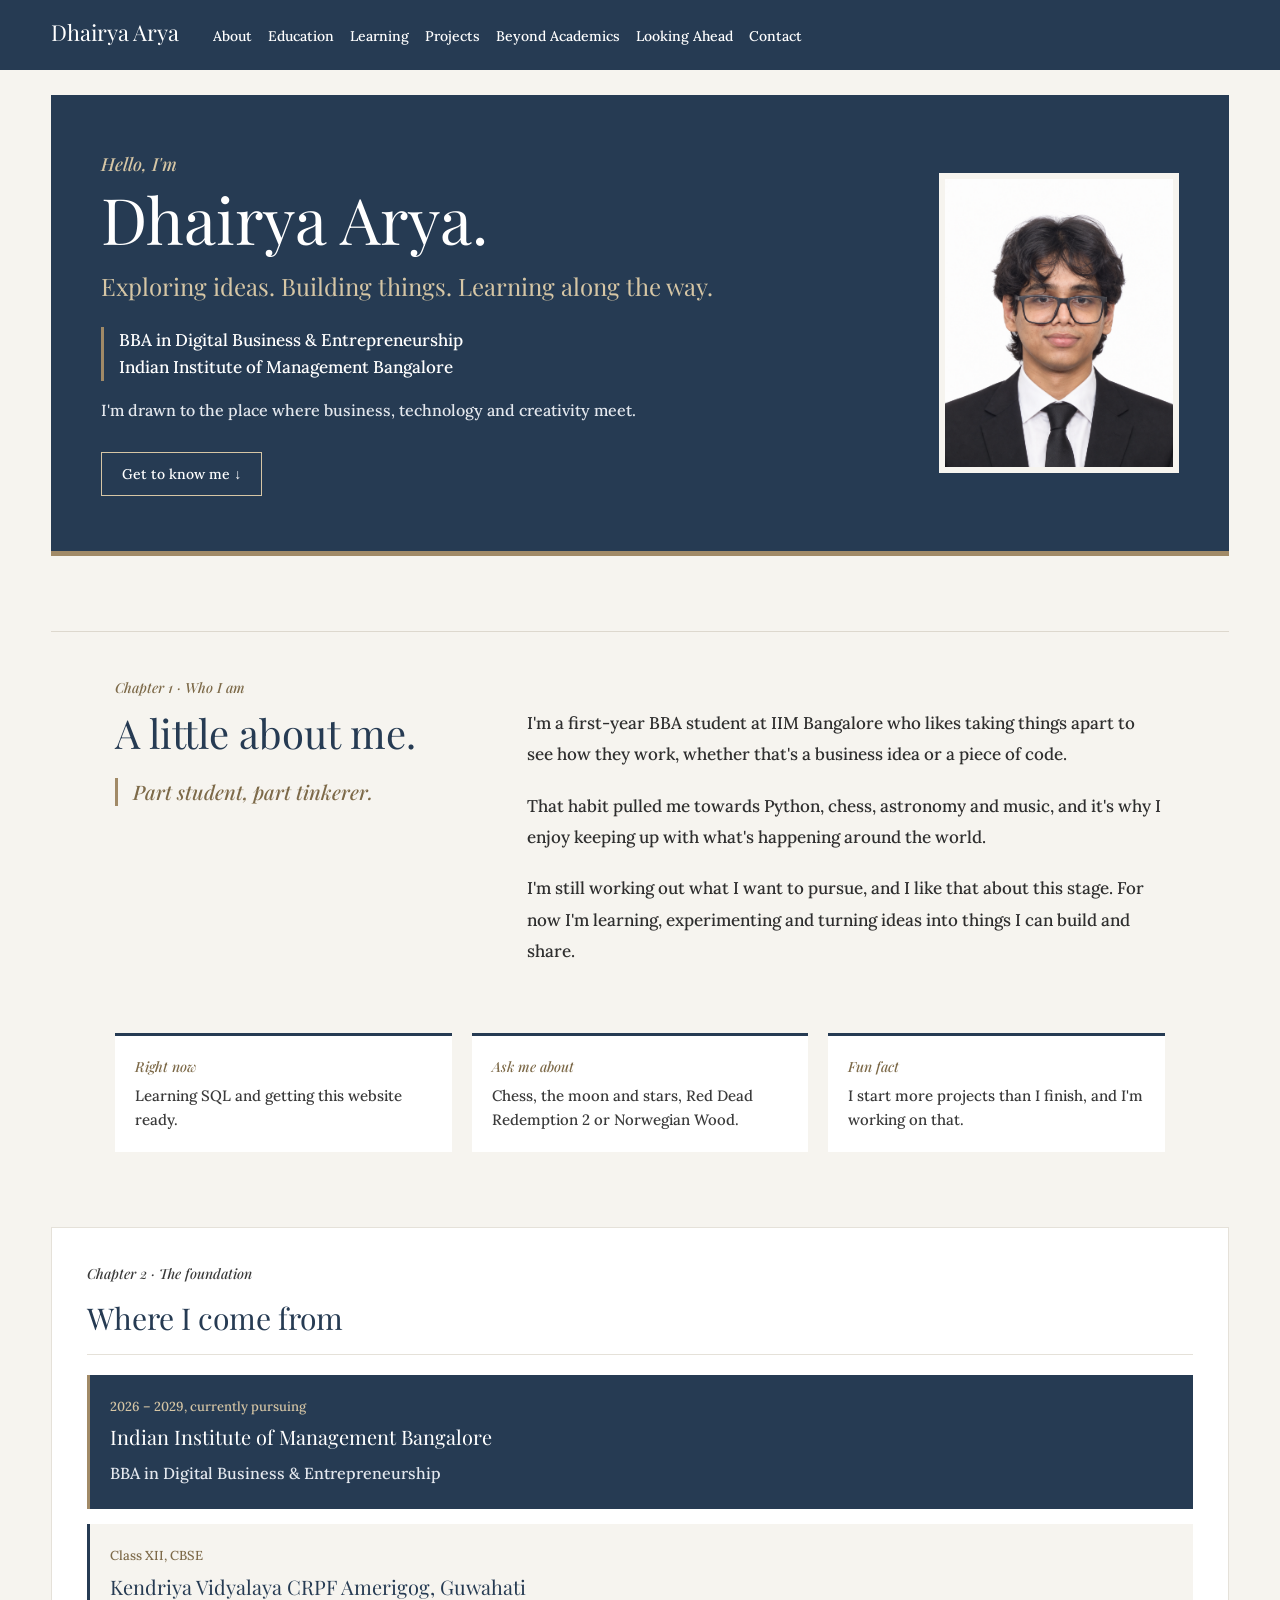
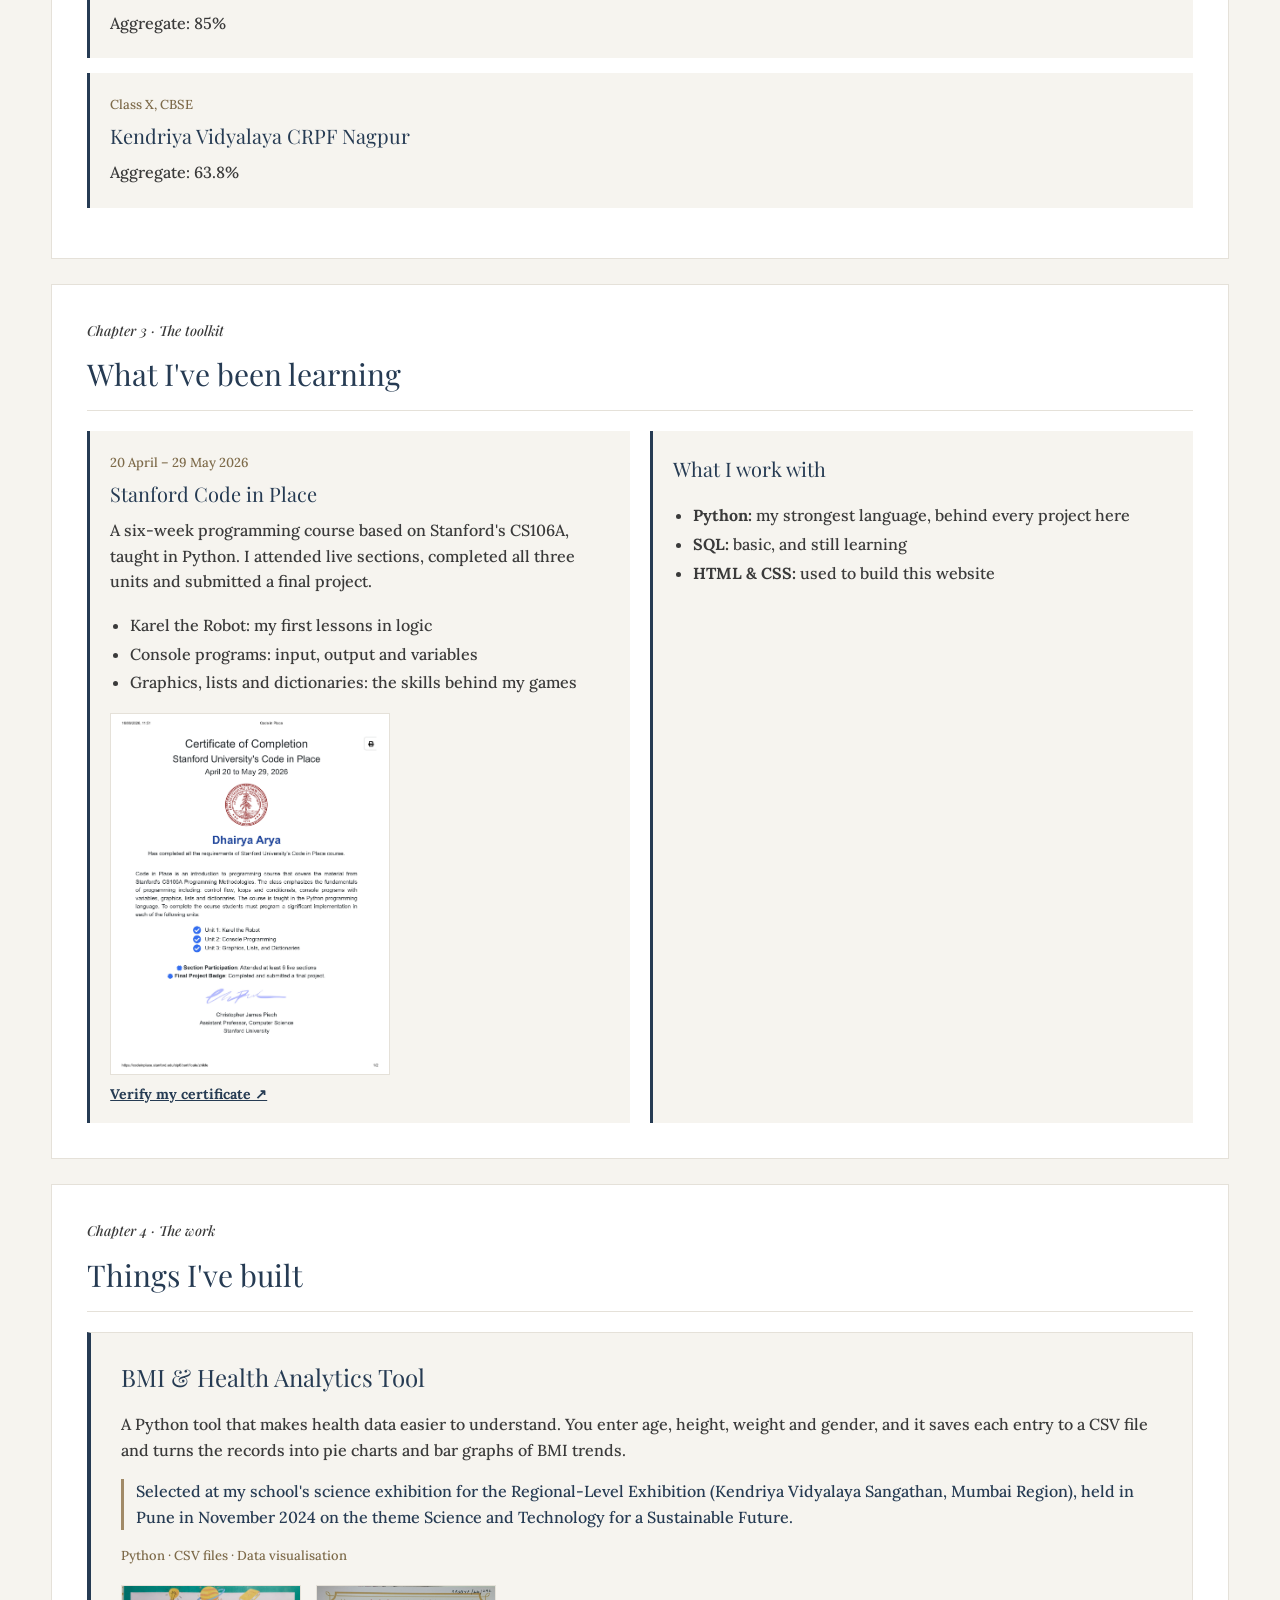
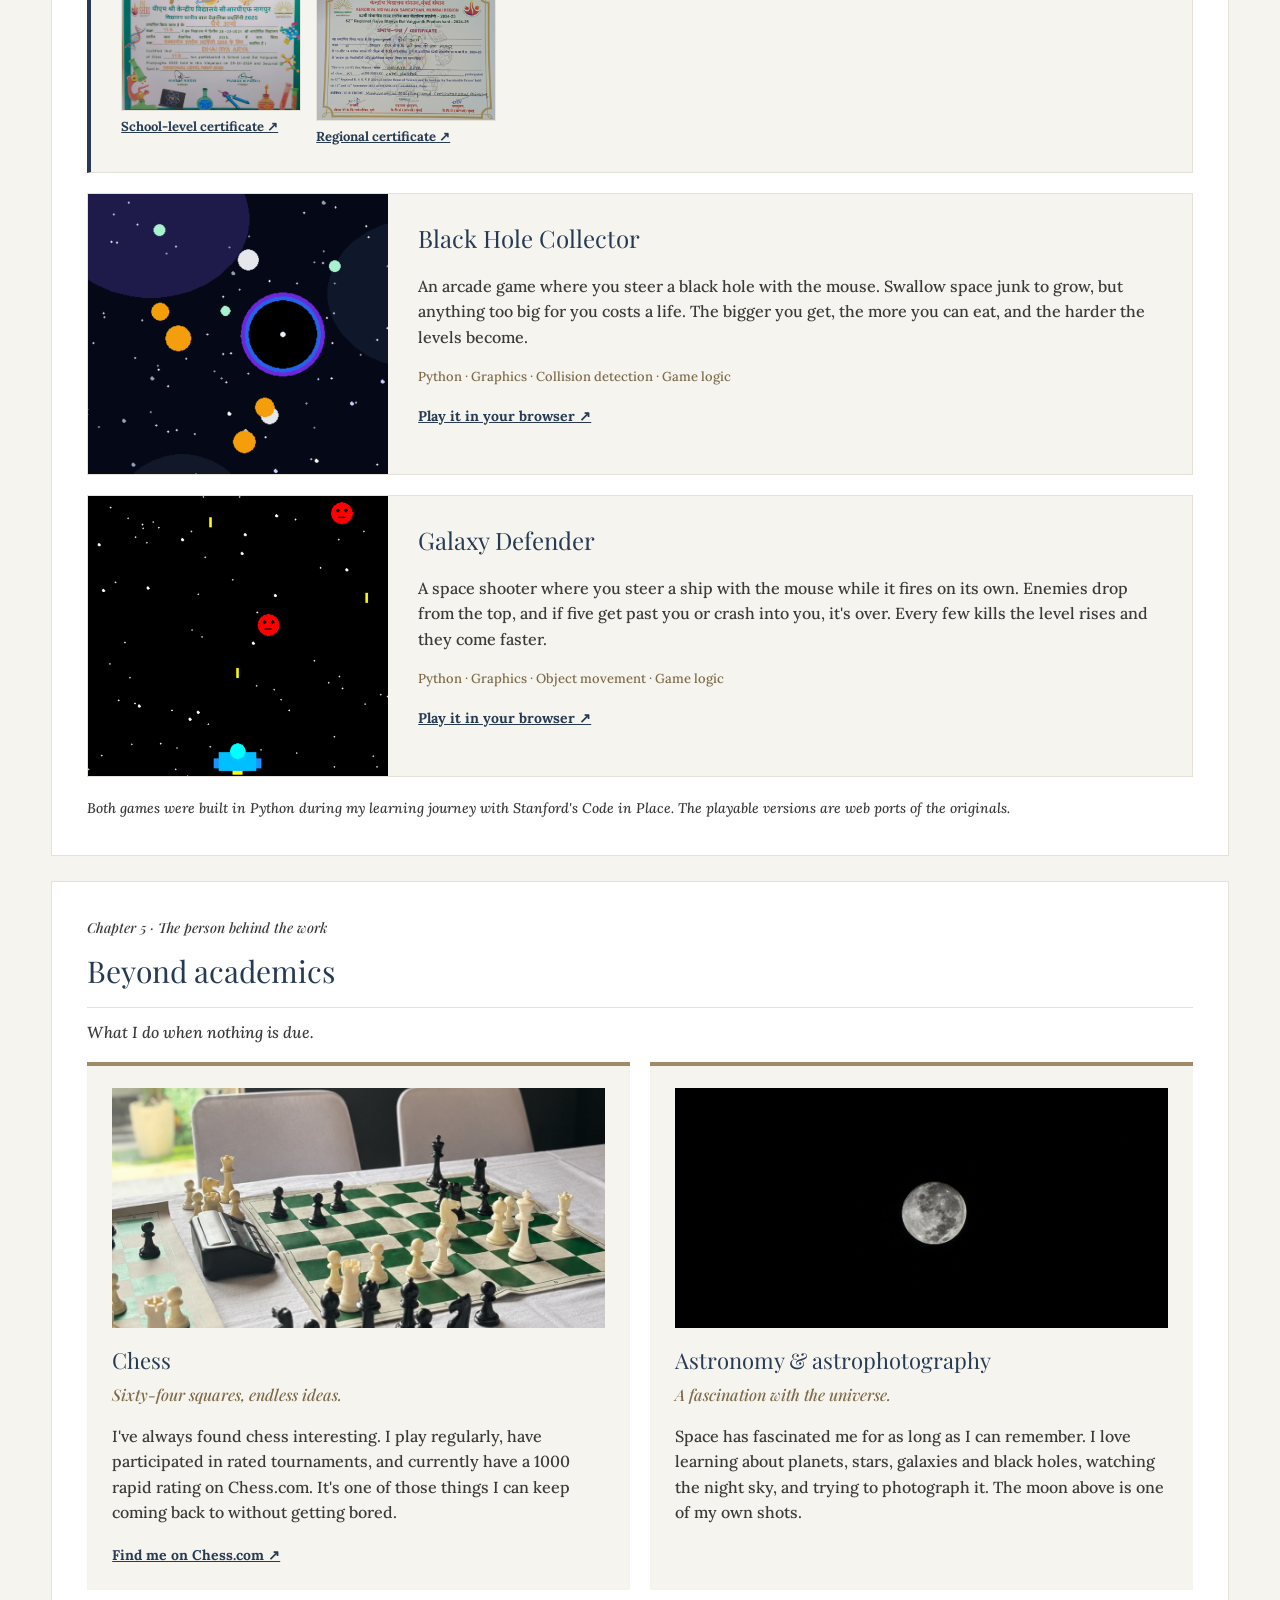
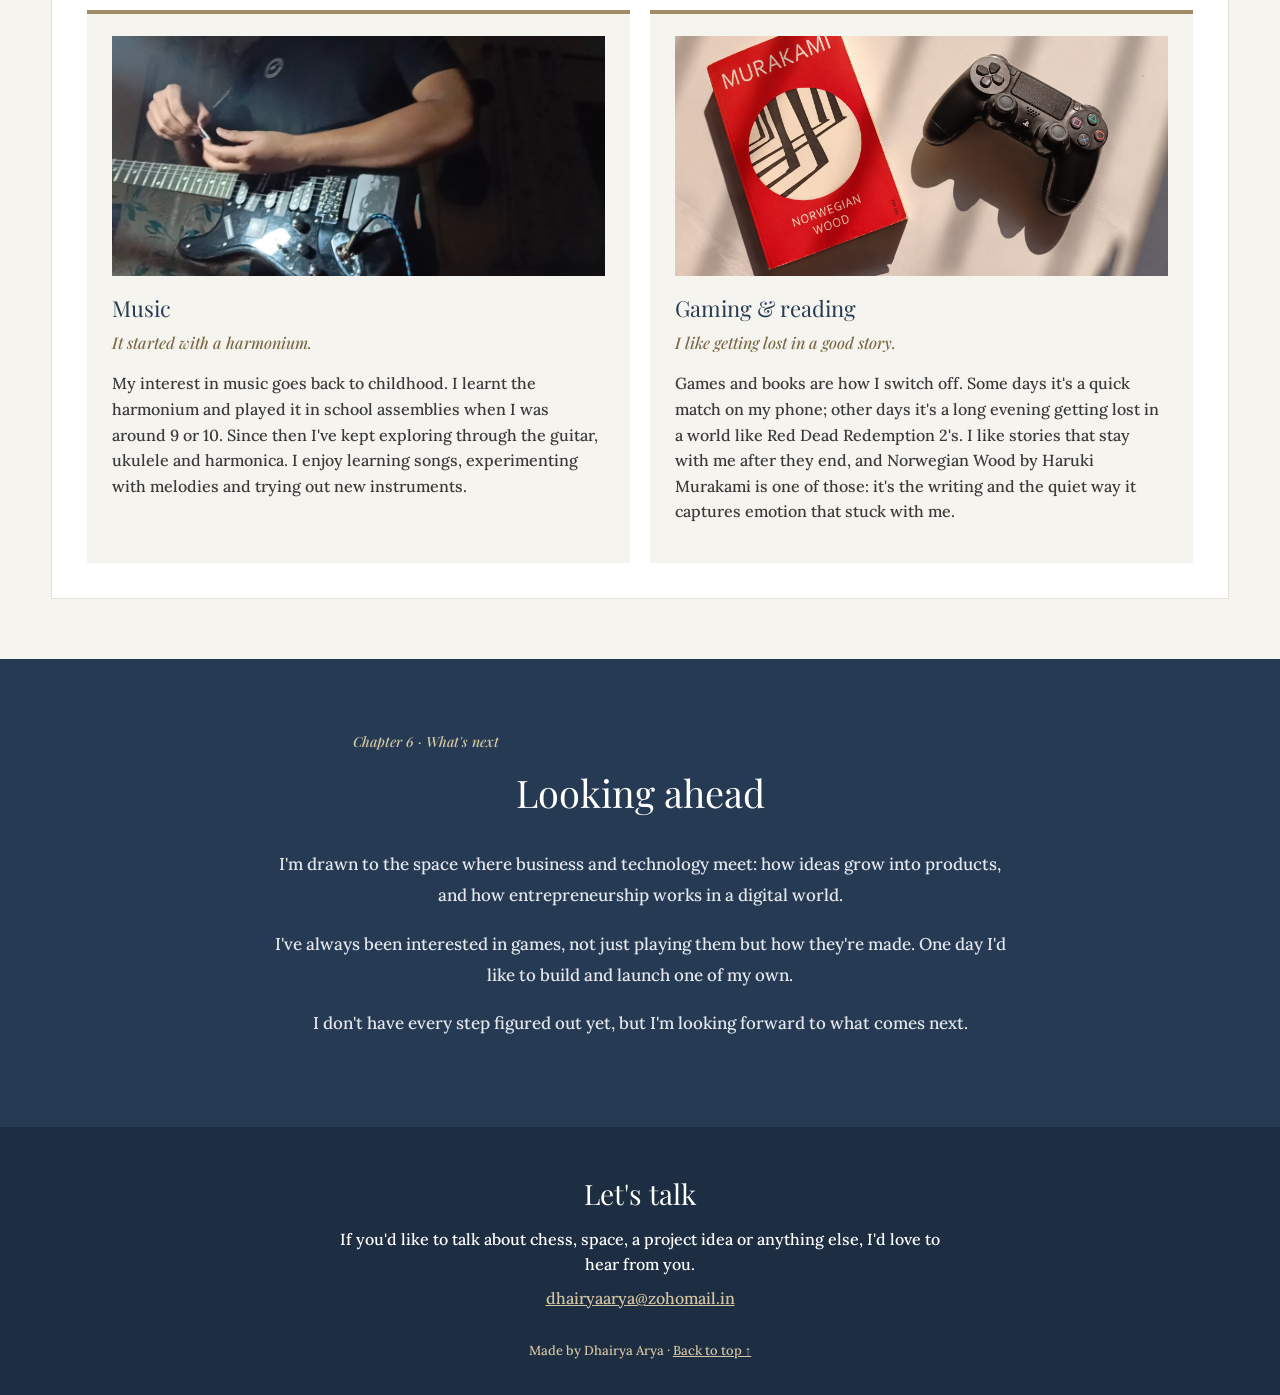
==== index.html @ 3b34bc66 "1st upload" ====
<!DOCTYPE html>
<html lang="en">
<head>
    <meta charset="UTF-8">
    <meta name="viewport" content="width=device-width, initial-scale=1.0">
    <meta name="description" content="Dhairya Arya, BBA Digital Business and Entrepreneurship student at IIM Bangalore. Projects, learning and interests.">
    <title>Dhairya Arya | BBA DBE, IIM Bangalore</title>
    <link rel="preconnect" href="https://fonts.googleapis.com">
    <link rel="preconnect" href="https://fonts.gstatic.com" crossorigin>
    <link href="https://fonts.googleapis.com/css2?family=Playfair+Display:ital,wght@0,400;0,500;1,400;1,500&family=Lora:ital,wght@0,400;0,500;0,700;1,400;1,500&display=swap" rel="stylesheet">
    <link rel="stylesheet" href="style.css">
</head>
<body>

    <!-- Navigation -->
    <nav>
        <h2>Dhairya Arya</h2>
        <ul class="nav-links">
            <li><a href="#about">About</a></li>
            <li><a href="#education">Education</a></li>
            <li><a href="#learning">Learning</a></li>
            <li><a href="#projects">Projects</a></li>
            <li><a href="#beyond">Beyond Academics</a></li>
            <li><a href="#ahead">Looking Ahead</a></li>
            <li><a href="#contact">Contact</a></li>
        </ul>
    </nav>

    <!-- Introduction -->
    <header id="home">
        <div class="intro-text">
            <p class="intro-label">Hello, I'm</p>
            <h1>Dhairya Arya.</h1>
            <h2>Exploring ideas. Building things. Learning along the way.</h2>
            <p class="intro-course">
                BBA in Digital Business &amp; Entrepreneurship<br>
                Indian Institute of Management Bangalore
            </p>
            <p>
                I'm drawn to the place where business, technology and
                creativity meet.
            </p>
            <a href="#about" class="intro-link">Get to know me ↓</a>
        </div>
        <div class="profile-photo">
            <img src="images/profile.jpg" alt="Portrait of Dhairya Arya">
        </div>
    </header>

    <main>

    <!-- About -->
    <section id="about" class="about-section">
        <p class="chapter">Chapter 1 · Who I am</p>
        <div class="about-layout">
            <div class="about-heading">
                <h2>A little about me.</h2>
                <p class="about-quote">Part student, part tinkerer.</p>
            </div>
            <div class="about-copy">
                <p>
                    I'm a first-year BBA student at IIM Bangalore who likes
                    taking things apart to see how they work, whether that's a
                    business idea or a piece of code.
                </p>
                <p>
                    That habit pulled me towards Python, chess, astronomy and
                    music, and it's why I enjoy keeping up with what's
                    happening around the world.
                </p>
                <p>
                    I'm still working out what I want to pursue, and I like that
                    about this stage. For now I'm learning, experimenting and
                    turning ideas into things I can build and share.
                </p>
            </div>
        </div>
        <div class="about-facts">
            <div class="fact">
                <p class="fact-label">Right now</p>
                <p>Learning SQL and getting this website ready.</p>
            </div>
            <div class="fact">
                <p class="fact-label">Ask me about</p>
                <p>Chess, the moon and stars, Red Dead Redemption 2 or Norwegian Wood.</p>
            </div>
            <div class="fact">
                <p class="fact-label">Fun fact</p>
                <p>I start more projects than I finish, and I'm working on that.</p>
            </div>
        </div>
    </section>

    <!-- Education -->
    <section id="education" class="content-section">
        <p class="chapter">Chapter 2 · The foundation</p>
        <h2>Where I come from</h2>
        <div class="education-entry current">
            <p class="entry-date">2026 – 2029, currently pursuing</p>
            <h3>Indian Institute of Management Bangalore</h3>
            <p>BBA in Digital Business &amp; Entrepreneurship</p>
        </div>
        <div class="education-entry">
            <p class="entry-date">Class XII, CBSE</p>
            <h3>Kendriya Vidyalaya CRPF Amerigog, Guwahati</h3>
            <p>Aggregate: 85%</p>
        </div>
        <div class="education-entry">
            <p class="entry-date">Class X, CBSE</p>
            <h3>Kendriya Vidyalaya CRPF Nagpur</h3>
            <p>Aggregate: 63.8%</p>
        </div>
    </section>

    <!-- Learning -->
    <section id="learning" class="content-section">
        <p class="chapter">Chapter 3 · The toolkit</p>
        <h2>What I've been learning</h2>
        <div class="two-columns">
            <div class="education-entry">
                <p class="entry-date">20 April – 29 May 2026</p>
                <h3>Stanford Code in Place</h3>
                <p>
                    A six-week programming course based on Stanford's CS106A,
                    taught in Python. I attended live sections, completed all
                    three units and submitted a final project.
                </p>
                <ul>
                    <li>Karel the Robot: my first lessons in logic</li>
                    <li>Console programs: input, output and variables</li>
                    <li>Graphics, lists and dictionaries: the skills behind my games</li>
                </ul>
                <a class="cert-link" href="https://codeinplace.stanford.edu/cip6/certificate/zhlkfe" target="_blank" rel="noopener">
                    <img src="images/cert-stanford.png" alt="Stanford Code in Place certificate of completion">
                    Verify my certificate ↗
                </a>
            </div>
            <div class="education-entry">
                <h3>What I work with</h3>
                <ul>
                    <li><strong>Python:</strong> my strongest language, behind every project here</li>
                    <li><strong>SQL:</strong> basic, and still learning</li>
                    <li><strong>HTML &amp; CSS:</strong> used to build this website</li>
                </ul>
            </div>
        </div>
    </section>

    <!-- Projects -->
    <section id="projects" class="content-section">
        <p class="chapter">Chapter 4 · The work</p>
        <h2>Things I've built</h2>

        <div class="project-card text-only">
            <div class="project-text">
                <h3>BMI &amp; Health Analytics Tool</h3>
                <p>
                    A Python tool that makes health data easier to understand.
                    You enter age, height, weight and gender, and it saves each
                    entry to a CSV file and turns the records into pie charts
                    and bar graphs of BMI trends.
                </p>
                <p class="project-note">
                    Selected at my school's science exhibition for the Regional-Level
                    Exhibition (Kendriya Vidyalaya Sangathan, Mumbai Region), held in
                    Pune in November 2024 on the theme Science and Technology for a
                    Sustainable Future.
                </p>
                <p class="tags">Python · CSV files · Data visualisation</p>
                <div class="cert-row">
                    <a class="cert-thumb" href="images/cert-school.jpg" target="_blank" rel="noopener">
                        <img src="images/cert-school.jpg" alt="School-level science exhibition certificate">
                        School-level certificate ↗
                    </a>
                    <a class="cert-thumb" href="images/cert-regional.jpg" target="_blank" rel="noopener">
                        <img src="images/cert-regional.jpg" alt="Regional science exhibition certificate">
                        Regional certificate ↗
                    </a>
                </div>
            </div>
        </div>

        <div class="project-card">
            <div class="project-image">
                <img src="images/black-hole-collector.png" alt="Screenshot of the Black Hole Collector game">
            </div>
            <div class="project-text">
                <h3>Black Hole Collector</h3>
                <p>
                    An arcade game where you steer a black hole with the mouse.
                    Swallow space junk to grow, but anything too big for you
                    costs a life. The bigger you get, the more you can eat, and
                    the harder the levels become.
                </p>
                <p class="tags">Python · Graphics · Collision detection · Game logic</p>
                <p><a href="blackhole.html">Play it in your browser ↗</a></p>
            </div>
        </div>

        <div class="project-card">
            <div class="project-image">
                <img class="photo-bottom" src="images/galaxy-defender.png" alt="Screenshot of the Galaxy Defender game">
            </div>
            <div class="project-text">
                <h3>Galaxy Defender</h3>
                <p>
                    A space shooter where you steer a ship with the mouse while
                    it fires on its own. Enemies drop from the top, and if five
                    get past you or crash into you, it's over. Every few kills the
                    level rises and they come faster.
                </p>
                <p class="tags">Python · Graphics · Object movement · Game logic</p>
                <p><a href="galaxy.html">Play it in your browser ↗</a></p>
            </div>
        </div>

        <p class="project-footnote">
            Both games were built in Python during my learning journey with Stanford's Code in Place.
            The playable versions are web ports of the originals.
        </p>
    </section>

    <!-- Beyond Academics -->
    <section id="beyond" class="content-section">
        <p class="chapter">Chapter 5 · The person behind the work</p>
        <h2>Beyond academics</h2>
        <p class="section-intro">What I do when nothing is due.</p>
        <div class="interest-grid">

            <div class="interest-card">
                <img class="photo-chess" src="images/chess.jpg" alt="Chess pieces on a board">
                <h3>Chess</h3>
                <p class="interest-line">Sixty-four squares, endless ideas.</p>
                <p>
                    I've always found chess interesting. I play regularly, have
                    participated in rated tournaments, and currently have a 1000
                    rapid rating on Chess.com. It's one of those things I can keep
                    coming back to without getting bored.
                </p>
                <a href="https://www.chess.com/member/dhairya_arya" target="_blank" rel="noopener">Find me on Chess.com ↗</a>
            </div>

            <div class="interest-card">
                <img src="images/moon.jpg" alt="The moon, photographed by me">
                <h3>Astronomy &amp; astrophotography</h3>
                <p class="interest-line">A fascination with the universe.</p>
                <p>
                    Space has fascinated me for as long as I can remember. I love
                    learning about planets, stars, galaxies and black holes,
                    watching the night sky, and trying to photograph it. The moon
                    above is one of my own shots.
                </p>
            </div>

            <div class="interest-card">
                <img src="images/music.jpg" alt="Me playing the ukulele">
                <h3>Music</h3>
                <p class="interest-line">It started with a harmonium.</p>
                <p>
                    My interest in music goes back to childhood. I learnt the
                    harmonium and played it in school assemblies when I was around
                    9 or 10. Since then I've kept exploring through the guitar,
                    ukulele and harmonica. I enjoy learning songs, experimenting
                    with melodies and trying out new instruments.
                </p>
            </div>

            <div class="interest-card">
                <img src="images/gaming.jpg" alt="A Murakami novel beside a game controller">
                <h3>Gaming &amp; reading</h3>
                <p class="interest-line">I like getting lost in a good story.</p>
                <p>
                    Games and books are how I switch off. Some days it's a quick match on
                    my phone; other days it's a long evening getting lost in a world like
                    Red Dead Redemption 2's. I like stories that stay with me after they
                    end, and Norwegian Wood by Haruki Murakami is one of those: it's the
                    writing and the quiet way it captures emotion that stuck with me.
                </p>
            </div>

        </div>
    </section>

    </main>

    <!-- Looking Ahead -->
    <section id="ahead" class="ahead-section">
        <p class="chapter">Chapter 6 · What's next</p>
        <h2>Looking ahead</h2>
        <p>
            I'm drawn to the space where business and technology meet: how ideas
            grow into products, and how entrepreneurship works in a digital world.
        </p>
        <p>
            I've always been interested in games, not just playing them but how
            they're made. One day I'd like to build and launch one of my own.
        </p>
        <p>
            I don't have every step figured out yet, but I'm looking forward to
            what comes next.
        </p>
    </section>

    <!-- Contact -->
    <footer id="contact">
        <h2>Let's talk</h2>
        <p>
            If you'd like to talk about chess, space, a project idea or
            anything else, I'd love to hear from you.
        </p>
        <p><a href="mailto:dhairyaarya@zohomail.in">dhairyaarya@zohomail.in</a></p>
        <p class="copyright">Made by Dhairya Arya · <a href="#home">Back to top ↑</a></p>
    </footer>

</body>
</html>
---- style.css ----
/* =================================
   GENERAL STYLING
   Colours: navy #263B53, ivory #F6F4EF, white #FFFFFF,
   muted gold #A18A67 (borders), dark gold #7D6A49 (small text)
================================= */

* {
    box-sizing: border-box;
}

html {
    scroll-behavior: smooth;
    scroll-padding-top: 70px;
}

body {
    margin: 0;
    background-color: #F6F4EF;
    color: #252525;
    font-family: 'Lora', Georgia, serif;
    font-weight: 500;
    line-height: 1.6;
}

h1, h2, h3 {
    font-family: 'Playfair Display', Georgia, serif;
    font-weight: normal;
    color: #263B53;
}

a:focus-visible {
    outline: 2px solid #A18A67;
    outline-offset: 3px;
}

.chapter {
    margin: 0 0 8px;
    color: #7D6A49;
    font-family: 'Playfair Display', Georgia, serif;
    font-size: 14px;
    font-style: italic;
}


/* =================================
   NAVIGATION
================================= */

nav {
    position: sticky;
    top: 0;
    z-index: 10;
    padding: 15px 4%;
    background-color: #263B53;
}

nav h2 {
    display: inline-block;
    margin: 0 30px 0 0;
    color: #FFFFFF;
    font-size: 22px;
}

.nav-links {
    display: inline-block;
    margin: 0;
    padding: 0;
    list-style: none;
}

.nav-links li {
    display: inline-block;
}

nav a {
    display: inline-block;
    margin: 8px 12px 8px 0;
    color: #FFFFFF;
    font-size: 14px;
    text-decoration: none;
}

nav a:hover {
    color: #D6C6A5;
}


/* =================================
   INTRODUCTION
================================= */

header {
    display: flex;
    align-items: center;
    justify-content: space-between;
    gap: 40px;
    width: 92%;
    max-width: 1200px;
    margin: 25px auto;
    padding: 55px 50px;
    background-color: #263B53;
    border-bottom: 5px solid #A18A67;
}

.intro-text {
    width: 65%;
}

.intro-label {
    margin: 0;
    color: #D6C6A5;
    font-family: 'Playfair Display', Georgia, serif;
    font-size: 18px;
    font-style: italic;
}

header h1 {
    margin: 5px 0 10px;
    color: #FFFFFF;
    font-size: 64px;
    line-height: 1.1;
}

header h2 {
    margin: 12px 0 22px;
    color: #D6C6A5;
    font-size: 24px;
}

header p {
    color: #E4E8EE;
    font-size: 16px;
}

header .intro-course {
    padding-left: 15px;
    border-left: 3px solid #A18A67;
    color: #FFFFFF;
    font-size: 17px;
}

.intro-link {
    display: inline-block;
    margin-top: 12px;
    padding: 10px 20px;
    border: 1px solid #D6C6A5;
    color: #FFFFFF;
    font-size: 14px;
    text-decoration: none;
}

.intro-link:hover {
    background-color: #A18A67;
    border-color: #A18A67;
}

.profile-photo {
    flex-shrink: 0;
    width: 240px;
    height: 300px;
    background-color: #1D2E42;
    border: 6px solid #F6F4EF;
}

.profile-photo img {
    display: block;
    width: 100%;
    height: 100%;
    object-fit: cover;
}


/* =================================
   ABOUT ME
================================= */

.about-section {
    width: 92%;
    max-width: 1200px;
    margin: 75px auto;
    padding: 45px 5% 0;
    border-top: 1px solid #DDD8CE;
}

.about-layout {
    display: flex;
    align-items: flex-start;
    gap: 55px;
}

.about-heading {
    flex: 0 0 34%;
}

.about-heading h2 {
    margin: 0;
    font-size: 40px;
    line-height: 1.25;
}

.about-quote {
    margin: 20px 0 0;
    padding-left: 15px;
    border-left: 3px solid #A18A67;
    color: #7D6A49;
    font-family: 'Playfair Display', Georgia, serif;
    font-size: 20px;
    font-style: italic;
    line-height: 1.4;
}

.about-copy {
    flex: 1;
}

.about-copy p {
    margin: 0 0 20px;
    color: #2E2E2E;
    font-size: 17px;
    line-height: 1.85;
}

.about-facts {
    display: flex;
    gap: 20px;
    margin-top: 45px;
}

.fact {
    flex: 1;
    padding: 20px;
    background-color: #FFFFFF;
    border-top: 3px solid #263B53;
}

.fact p {
    margin: 0;
    color: #3A3A3A;
    font-size: 15px;
}

.fact .fact-label {
    margin-bottom: 6px;
    color: #7D6A49;
    font-family: 'Playfair Display', Georgia, serif;
    font-size: 14px;
    font-style: italic;
}


/* =================================
   CONTENT SECTIONS
================================= */

.content-section {
    width: 92%;
    max-width: 1200px;
    margin: 25px auto;
    padding: 35px;
    background-color: #FFFFFF;
    border: 1px solid #E5E1D9;
}

.content-section h2 {
    margin: 0 0 20px;
    padding-bottom: 12px;
    border-bottom: 1px solid #E5E1D9;
    font-size: 30px;
}

.content-section p {
    color: #3A3A3A;
}

.content-section ul {
    padding-left: 20px;
    color: #3A3A3A;
    line-height: 1.8;
}

.content-section .section-intro {
    margin-top: -8px;
    font-style: italic;
}


/* =================================
   EDUCATION AND LEARNING ENTRIES
================================= */

.education-entry {
    margin: 15px 0;
    padding: 18px 20px;
    background-color: #F6F4EF;
    border-left: 3px solid #263B53;
}

.education-entry h3 {
    margin: 4px 0 8px;
    font-size: 20px;
}

.education-entry p {
    margin: 4px 0;
}

.content-section .entry-date {
    color: #7D6A49;
    font-size: 13px;
}

.education-entry a {
    color: #263B53;
    font-size: 14px;
    font-weight: bold;
}

.education-entry a:hover {
    color: #7D6A49;
}

.education-entry.current {
    background-color: #263B53;
    border-left-color: #A18A67;
}

.education-entry.current h3 {
    color: #FFFFFF;
}

.education-entry.current p {
    color: #E4E8EE;
}

.education-entry.current .entry-date {
    color: #D6C6A5;
}

.two-columns {
    display: flex;
    gap: 20px;
}

.two-columns .education-entry {
    flex: 1;
    margin: 0;
}


/* =================================
   PROJECT CARDS
================================= */

.project-card {
    display: flex;
    align-items: stretch;
    margin: 20px 0;
    background-color: #F6F4EF;
    border: 1px solid #E5E1D9;
}

.project-card:hover {
    border-color: #A18A67;
}

.project-card.text-only {
    border-left: 4px solid #263B53;
}

.project-image {
    flex: 0 0 300px;
    height: 280px;
    background-color: #1D2E42;
}

.project-image img {
    display: block;
    width: 100%;
    height: 100%;
    object-fit: cover;
}

.project-image .photo-bottom {
    object-position: center 85%;
}

.project-text {
    flex: 1;
    padding: 25px 30px;
}

.project-text h3 {
    margin: 0 0 10px;
    font-size: 24px;
}

.project-text .project-note {
    padding-left: 12px;
    border-left: 3px solid #A18A67;
    color: #263B53;
}

.project-text .tags {
    margin-bottom: 0;
    color: #7D6A49;
    font-size: 13px;
}

.project-text a {
    color: #263B53;
    font-size: 14px;
    font-weight: bold;
}

.project-text a:hover {
    color: #7D6A49;
}

.cert-row {
    display: flex;
    flex-wrap: wrap;
    gap: 15px;
    margin-top: 18px;
}

.project-text .cert-thumb {
    display: block;
    width: 180px;
    font-size: 13px;
}

.cert-thumb img {
    display: block;
    width: 100%;
    margin-bottom: 6px;
    border: 1px solid #E5E1D9;
}

.education-entry .cert-link {
    display: block;
    margin-top: 15px;
}

.cert-link img {
    display: block;
    width: 100%;
    max-width: 280px;
    margin-bottom: 8px;
    border: 1px solid #E5E1D9;
}

.content-section .project-footnote {
    margin-bottom: 0;
    font-size: 14px;
    font-style: italic;
}


/* =================================
   BEYOND ACADEMICS
================================= */

.interest-grid {
    display: flex;
    flex-wrap: wrap;
    gap: 20px;
}

.interest-card {
    flex: 1 1 45%;
    padding: 22px 25px;
    background-color: #F6F4EF;
    border-top: 4px solid #A18A67;
}

.interest-card:hover {
    background-color: #EFEBE2;
}

.interest-card img {
    display: block;
    width: 100%;
    height: 240px;
    margin-bottom: 15px;
    object-fit: cover;
    background-color: #000000;
}

.interest-card .photo-chess {
    object-position: center 60%;
}

.interest-card h3 {
    margin: 0 0 4px;
    font-size: 22px;
}

.interest-card .interest-line {
    margin: 0 0 12px;
    color: #7D6A49;
    font-family: 'Playfair Display', Georgia, serif;
    font-style: italic;
}

.interest-card a {
    color: #263B53;
    font-size: 14px;
    font-weight: bold;
}

.interest-card a:hover {
    color: #7D6A49;
}


/* =================================
   LOOKING AHEAD
================================= */

.ahead-section {
    margin-top: 60px;
    padding: 70px 4%;
    background-color: #263B53;
    text-align: center;
}

.ahead-section .chapter {
    color: #D6C6A5;
}

.ahead-section h2 {
    margin: 0 0 25px;
    color: #FFFFFF;
    font-size: 38px;
}

.ahead-section p {
    max-width: 750px;
    margin-left: auto;
    margin-right: auto;
    color: #E4E8EE;
    font-size: 17px;
    line-height: 1.85;
}

.ahead-section .chapter {
    margin-left: 0;
    margin-right: 0;
    font-size: 14px;
}


/* =================================
   CONTACT / FOOTER
================================= */

footer {
    padding: 45px 20px 25px;
    background-color: #1D2E42;
    color: #FFFFFF;
    text-align: center;
}

footer h2 {
    margin: 0 0 10px;
    color: #FFFFFF;
    font-size: 28px;
}

footer p {
    max-width: 600px;
    margin: 8px auto;
}

footer a {
    color: #D6C6A5;
}

footer a:hover {
    color: #FFFFFF;
}

footer .copyright {
    margin-top: 30px;
    color: #D6C6A5;
    font-size: 13px;
}


/* =================================
   MOBILE LAYOUT
================================= */

@media (max-width: 700px) {
    html {
        scroll-padding-top: 130px;
    }

    nav {
        position: static;
        padding: 15px 5%;
    }

    nav h2 {
        display: block;
        margin-bottom: 10px;
    }

    .nav-links {
        display: block;
    }

    header {
        display: block;
        padding: 35px 25px;
    }

    .intro-text {
        width: 100%;
    }

    header h1 {
        font-size: 44px;
    }

    .profile-photo {
        width: 200px;
        height: 250px;
        margin: 30px auto 0;
    }

    .about-section {
        margin: 50px auto;
        padding: 35px 5% 0;
    }

    .about-layout {
        display: block;
    }

    .about-heading h2 {
        margin-bottom: 22px;
        font-size: 32px;
    }

    .about-facts {
        display: block;
    }

    .fact {
        margin-bottom: 15px;
    }

    .content-section {
        padding: 25px 20px;
    }

    .two-columns,
    .project-card {
        display: block;
    }

    .two-columns .education-entry {
        margin: 15px 0;
    }

    .project-image {
        height: 200px;
    }

    .interest-card {
        flex: 1 1 100%;
    }
}
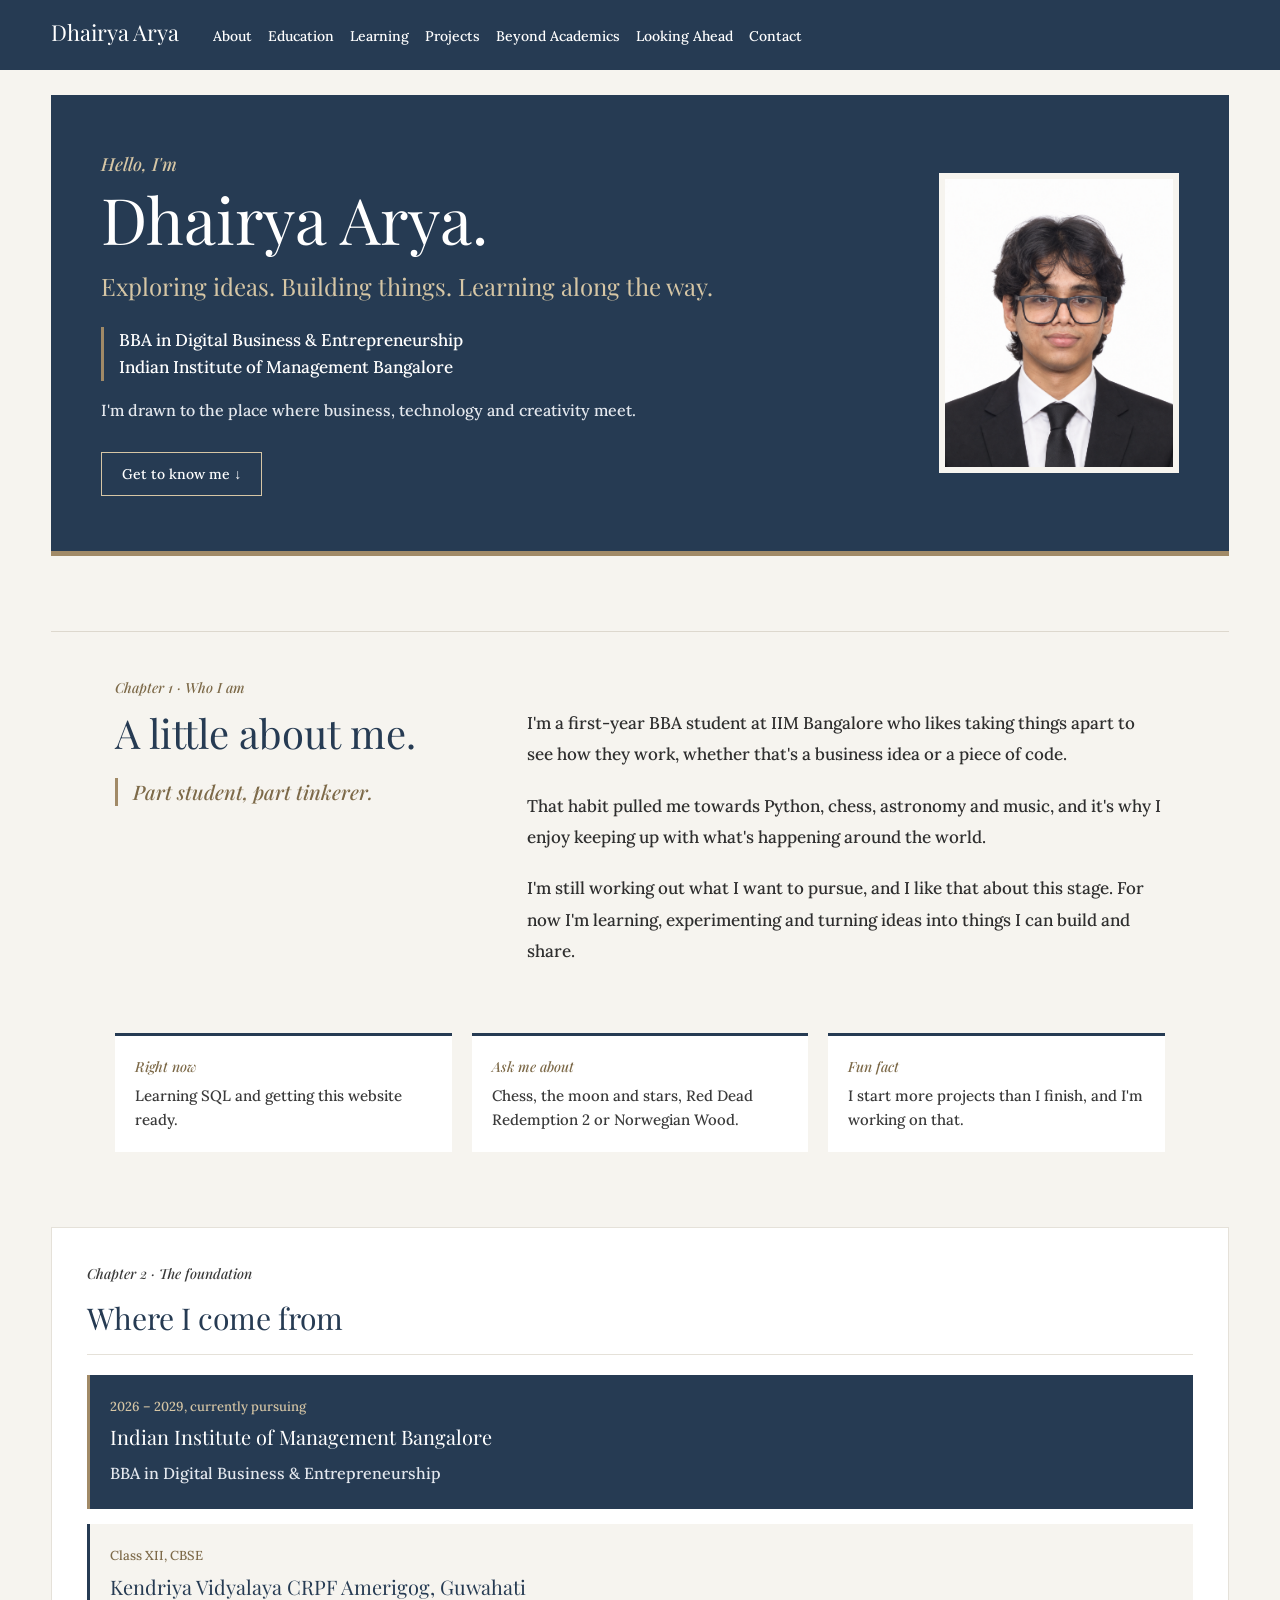
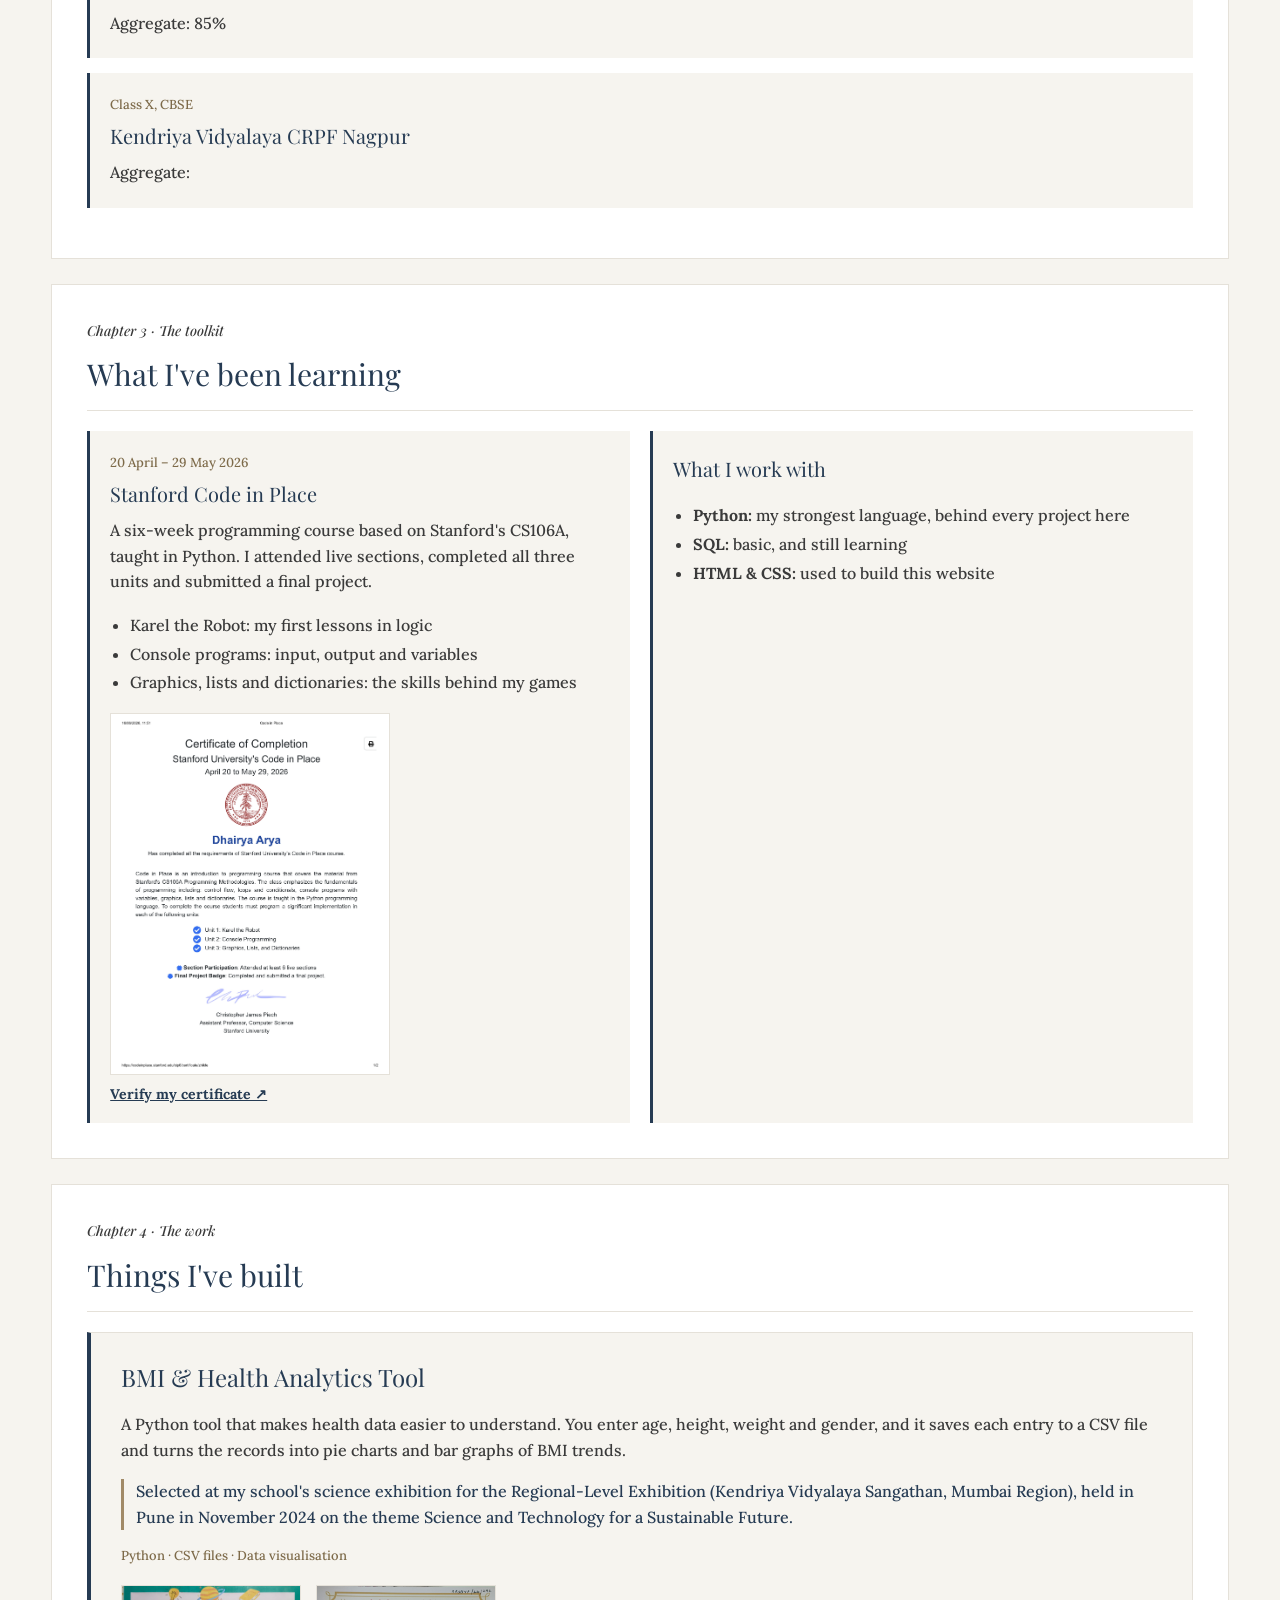
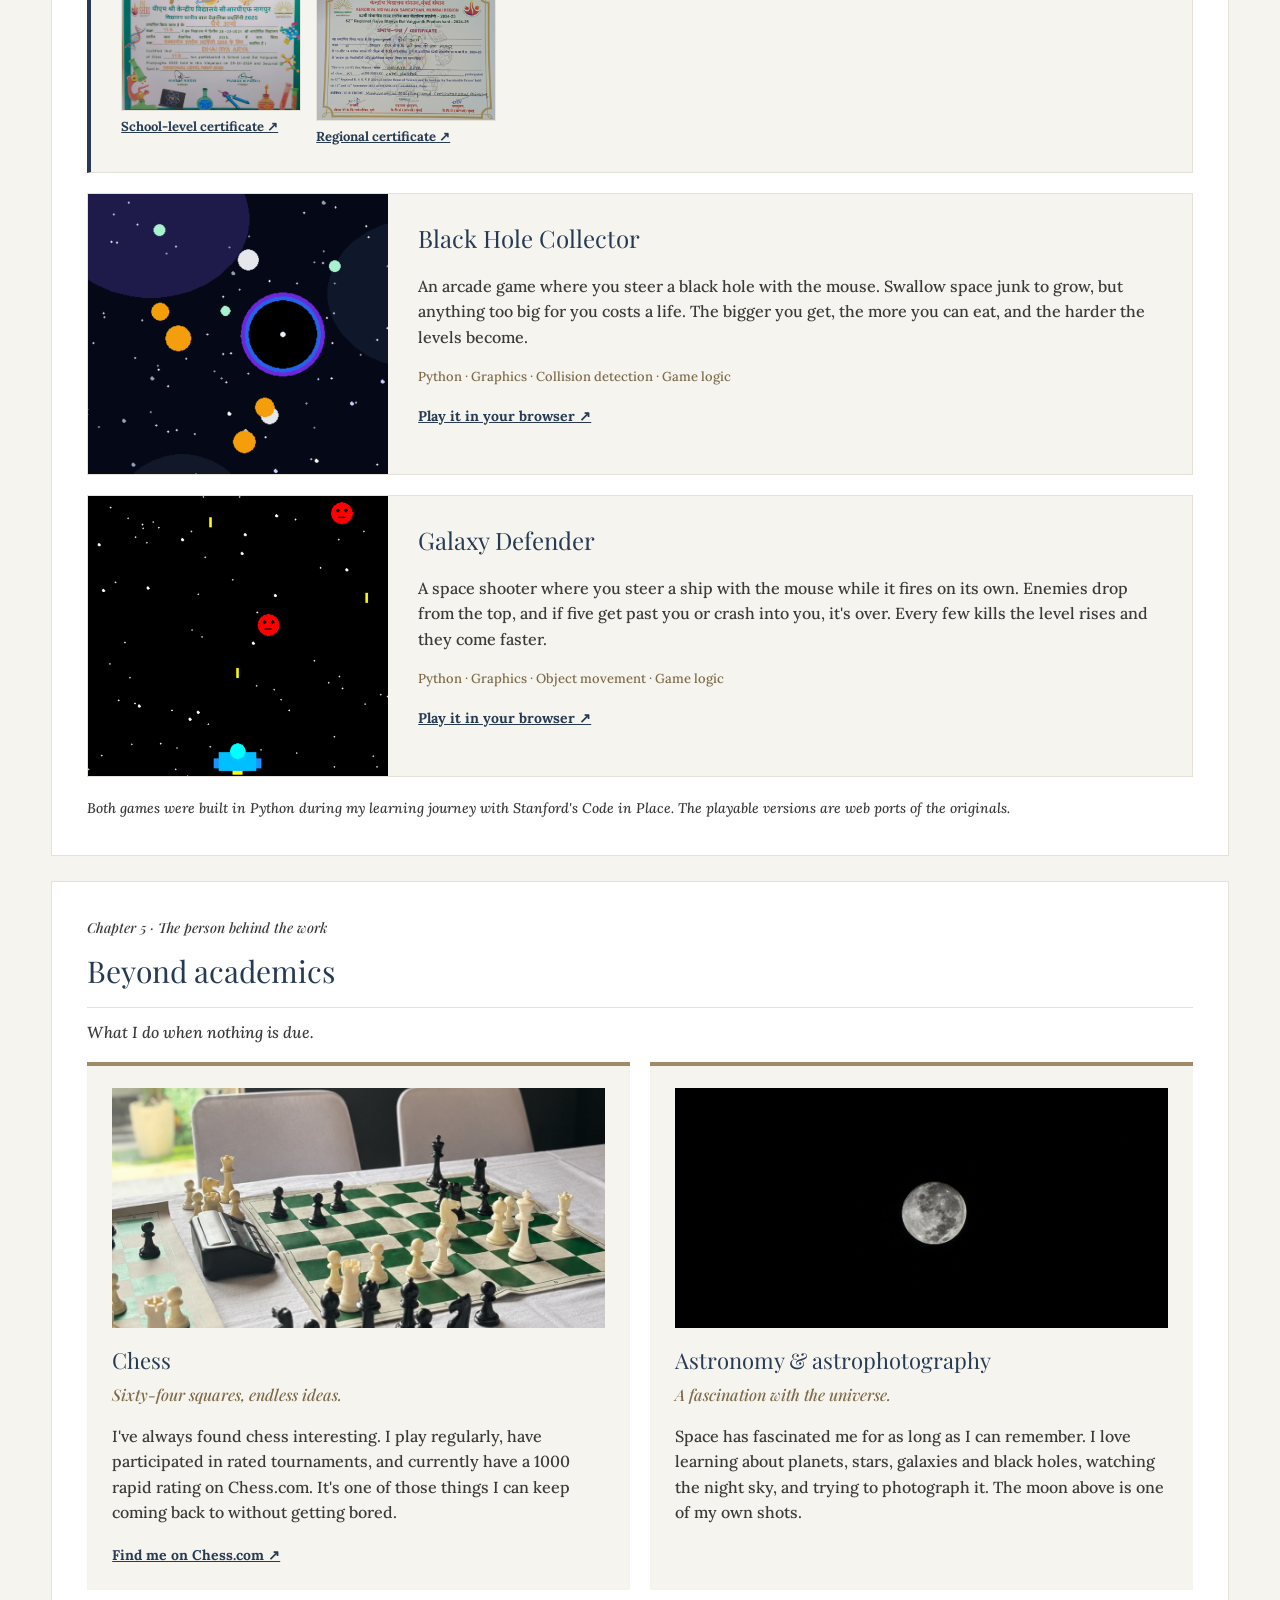
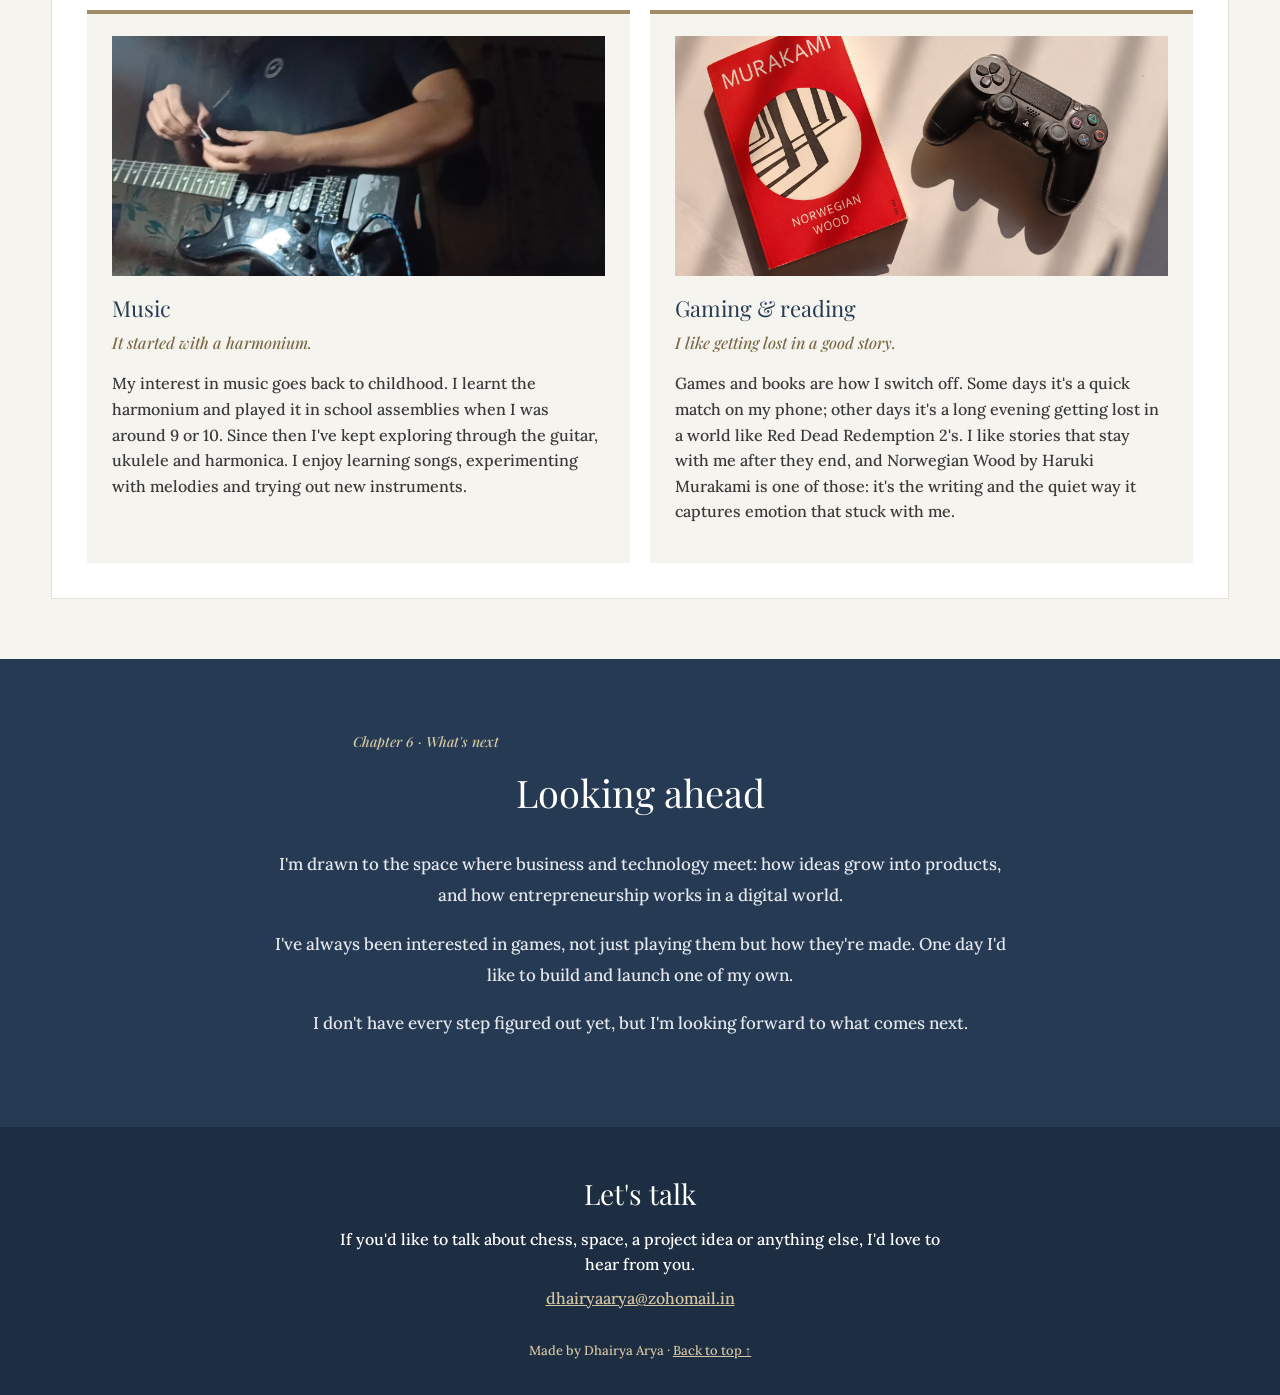
==== commit 73d8170b: "Update index.html" ====
--- a/index.html
+++ b/index.html
@@ -108,7 +108,7 @@
         <div class="education-entry">
             <p class="entry-date">Class X, CBSE</p>
             <h3>Kendriya Vidyalaya CRPF Nagpur</h3>
-            <p>Aggregate: 63.8%</p>
+            <p>Aggregate:</p>
         </div>
     </section>
 
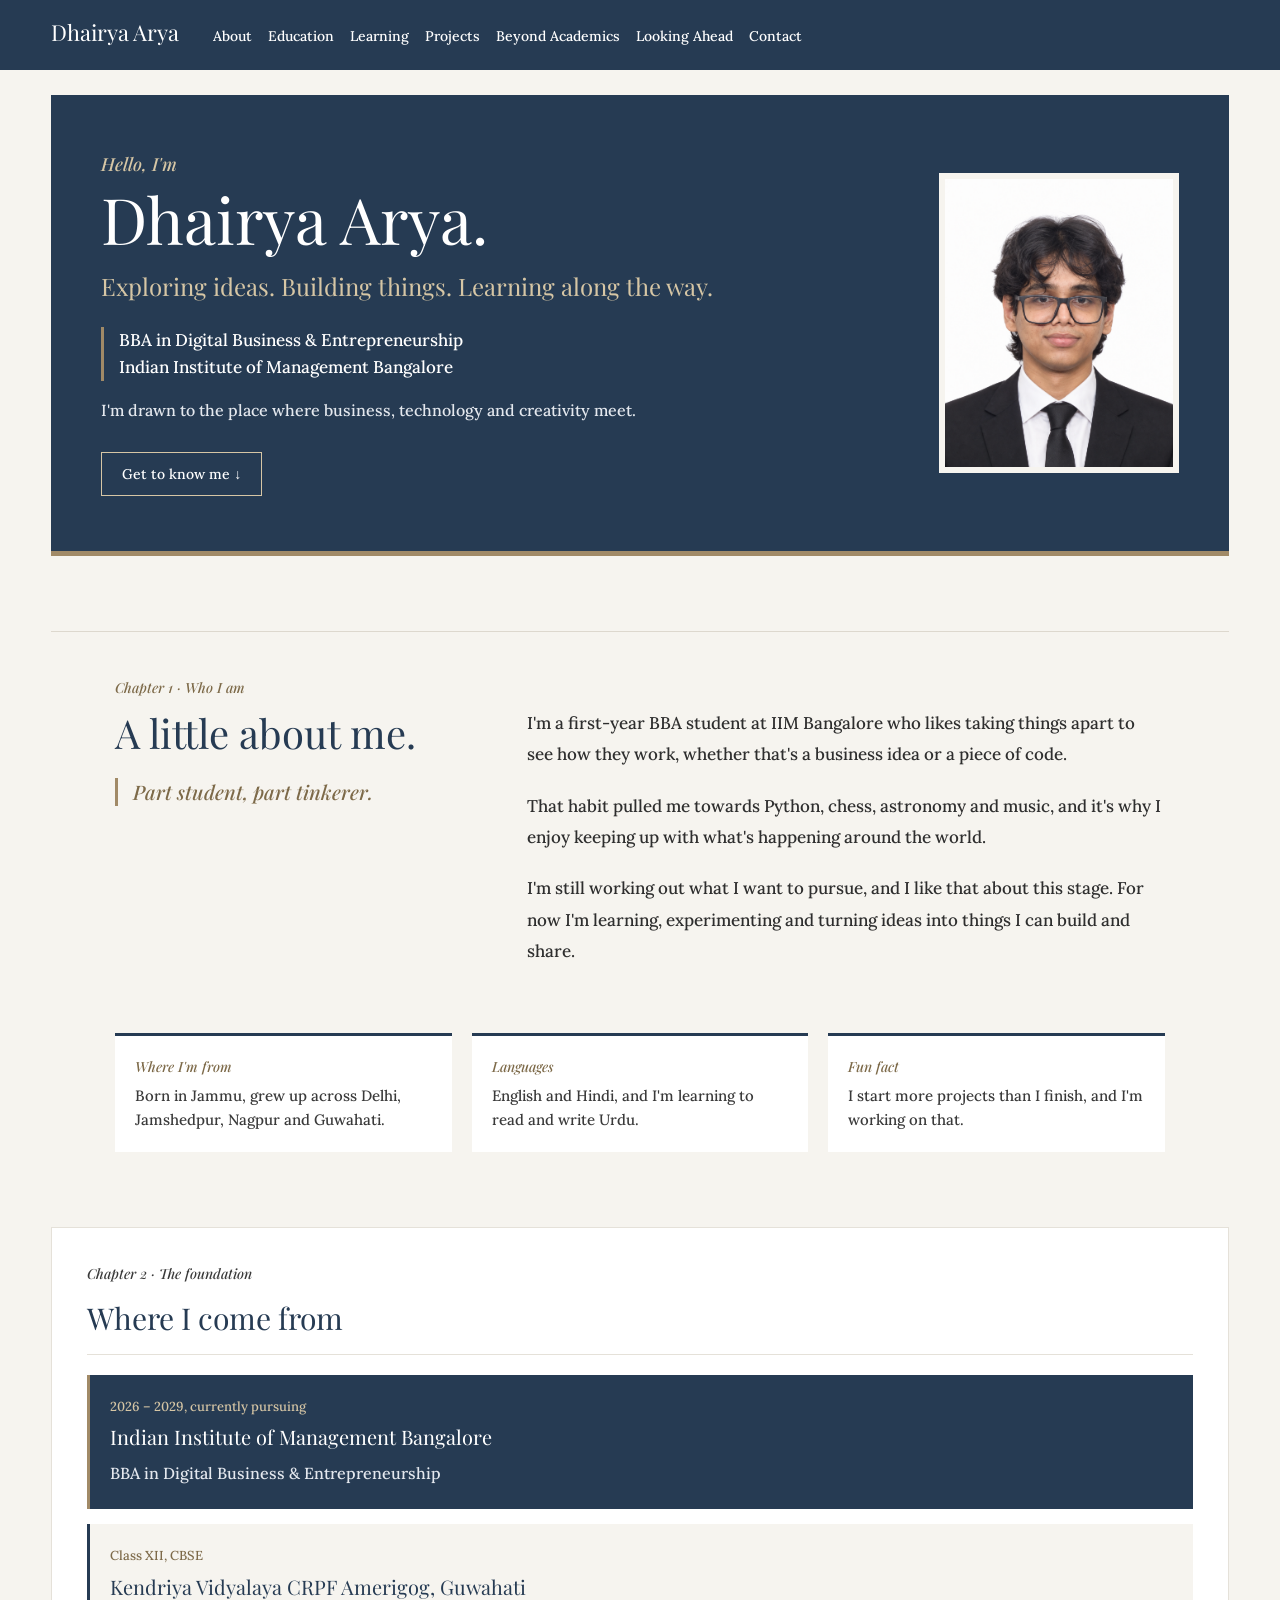
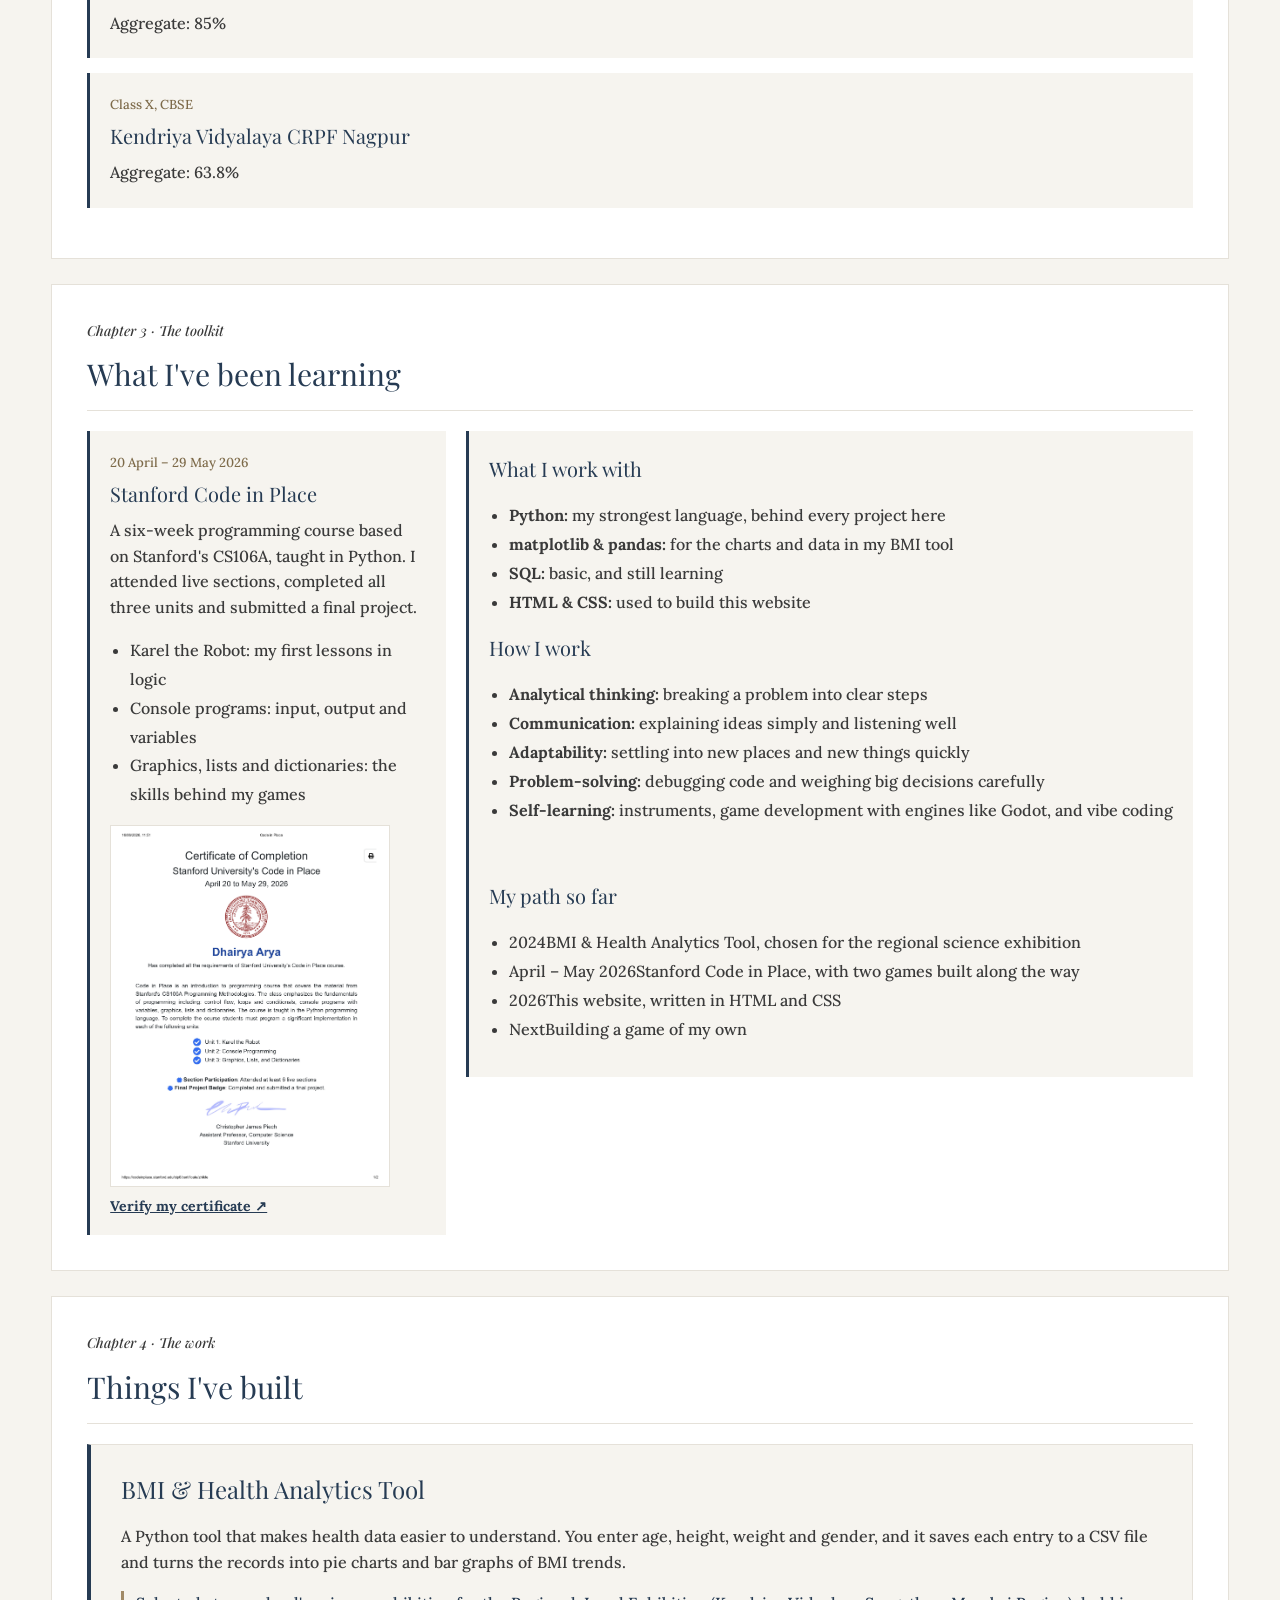
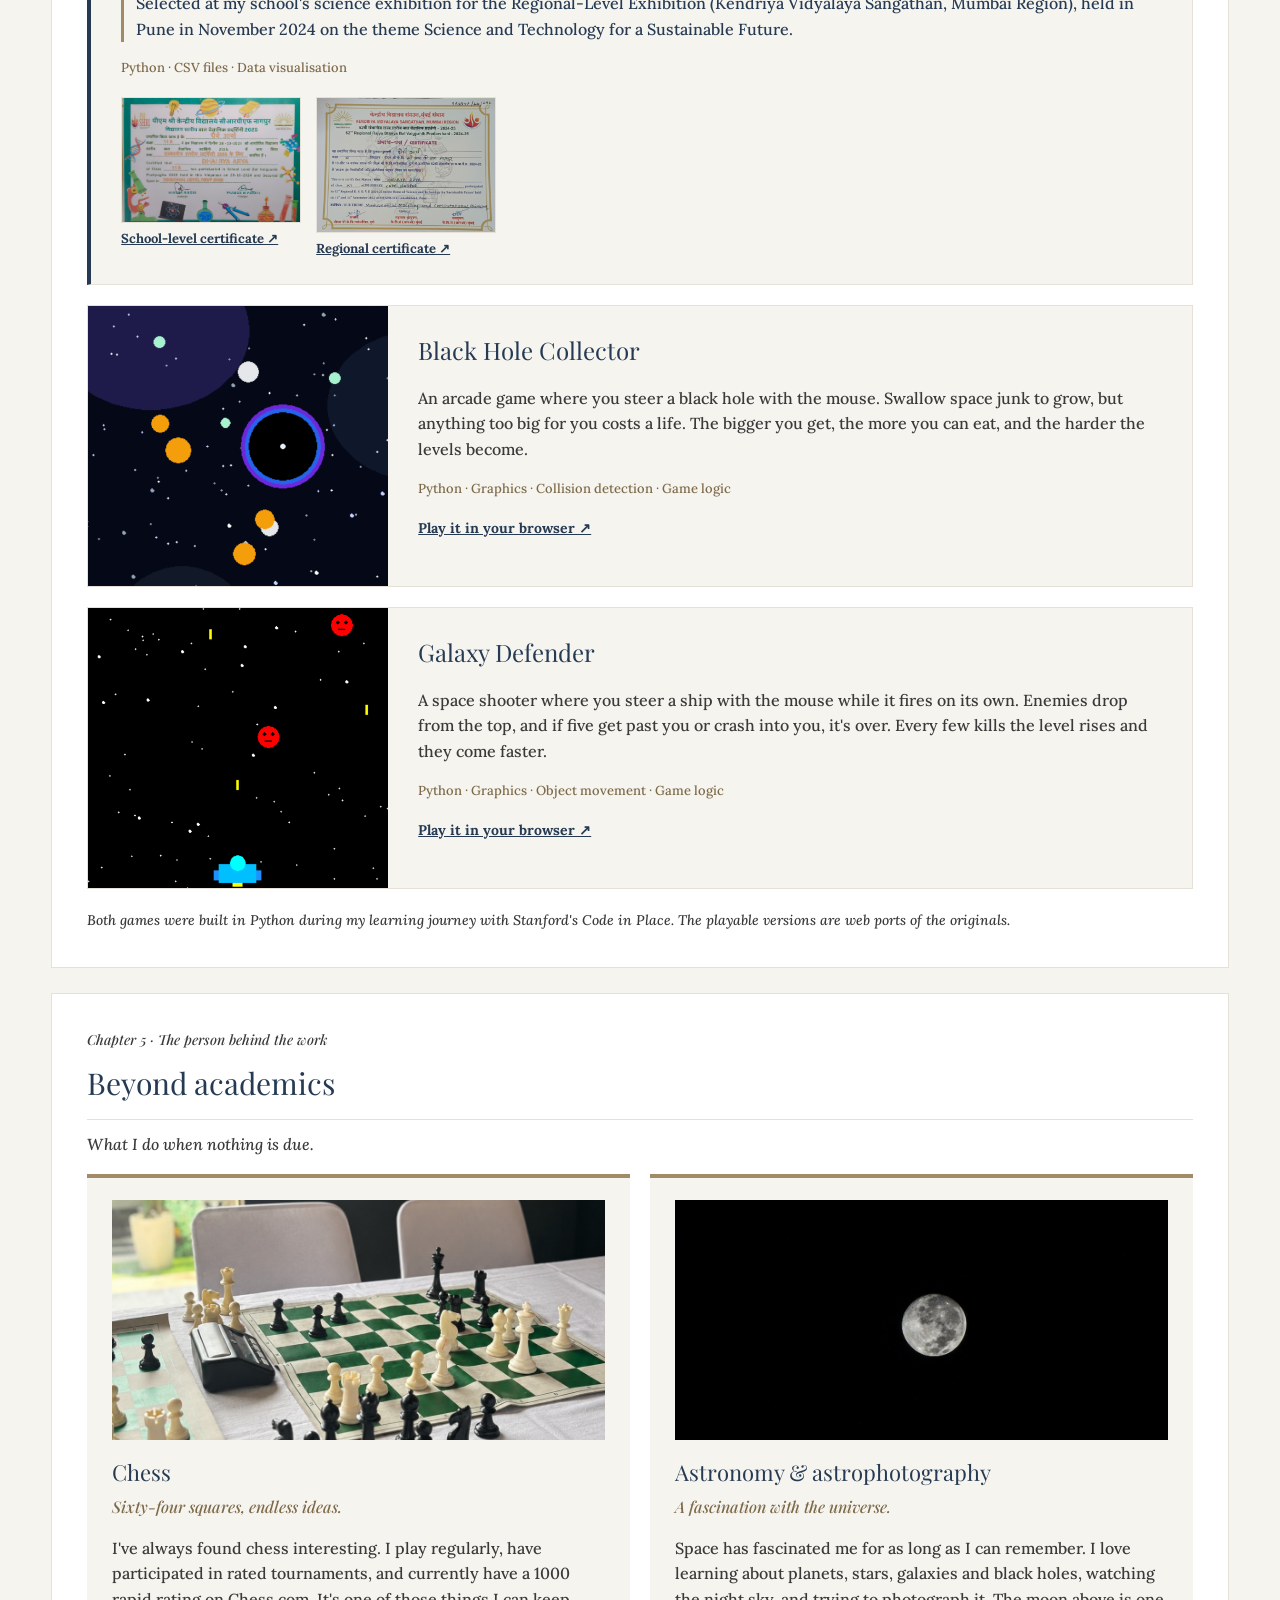
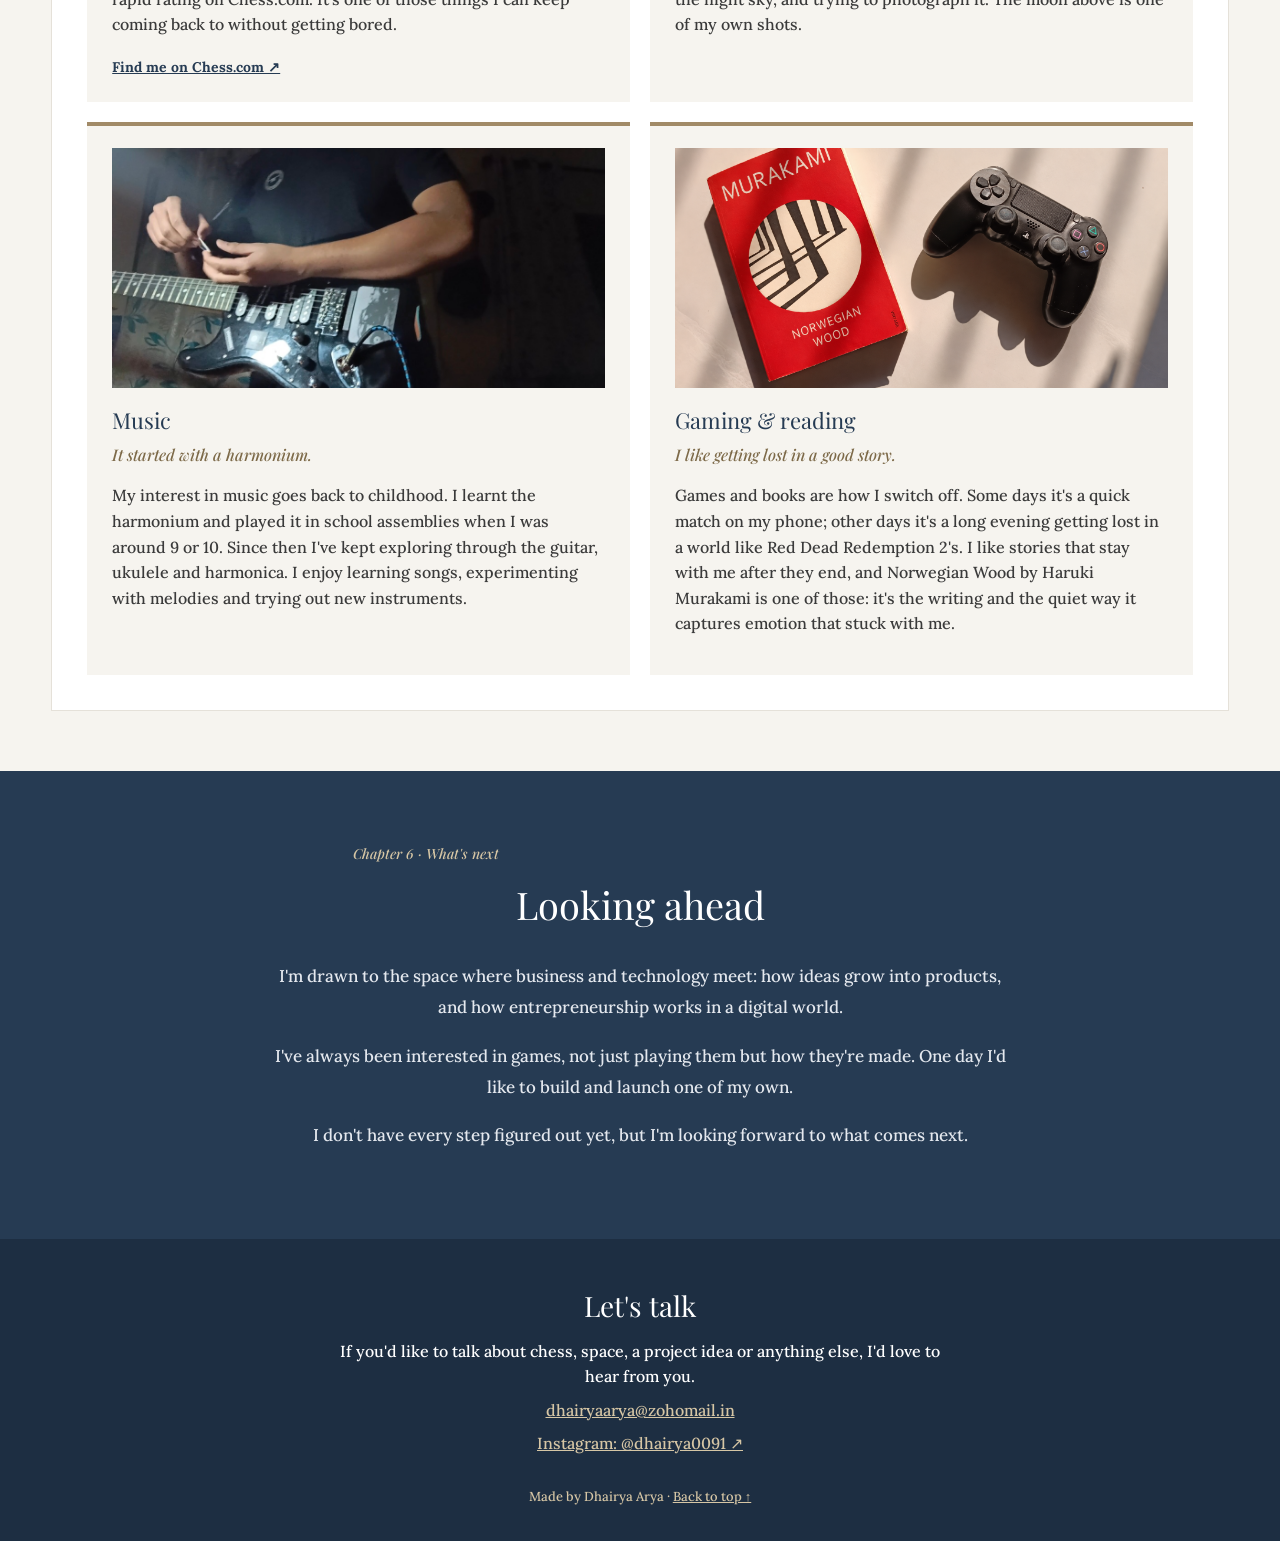
==== commit bea4193b: "Update index.html" ====
--- a/index.html
+++ b/index.html
@@ -77,12 +77,12 @@
         </div>
         <div class="about-facts">
             <div class="fact">
-                <p class="fact-label">Right now</p>
-                <p>Learning SQL and getting this website ready.</p>
+                <p class="fact-label">Where I'm from</p>
+                <p>Born in Jammu, grew up across Delhi, Jamshedpur, Nagpur and Guwahati.</p>
             </div>
             <div class="fact">
-                <p class="fact-label">Ask me about</p>
-                <p>Chess, the moon and stars, Red Dead Redemption 2 or Norwegian Wood.</p>
+                <p class="fact-label">Languages</p>
+                <p>English and Hindi, and I'm learning to read and write Urdu.</p>
             </div>
             <div class="fact">
                 <p class="fact-label">Fun fact</p>
@@ -108,7 +108,7 @@
         <div class="education-entry">
             <p class="entry-date">Class X, CBSE</p>
             <h3>Kendriya Vidyalaya CRPF Nagpur</h3>
-            <p>Aggregate:</p>
+            <p>Aggregate: 63.8%</p>
         </div>
     </section>
 
@@ -135,13 +135,33 @@
                     Verify my certificate ↗
                 </a>
             </div>
-            <div class="education-entry">
-                <h3>What I work with</h3>
-                <ul>
-                    <li><strong>Python:</strong> my strongest language, behind every project here</li>
-                    <li><strong>SQL:</strong> basic, and still learning</li>
-                    <li><strong>HTML &amp; CSS:</strong> used to build this website</li>
-                </ul>
+            <div class="stack">
+                <div class="education-entry">
+                    <h3>What I work with</h3>
+                    <ul>
+                        <li><strong>Python:</strong> my strongest language, behind every project here</li>
+                        <li><strong>matplotlib &amp; pandas:</strong> for the charts and data in my BMI tool</li>
+                        <li><strong>SQL:</strong> basic, and still learning</li>
+                        <li><strong>HTML &amp; CSS:</strong> used to build this website</li>
+                    </ul>
+                    <h3 class="sub-heading">How I work</h3>
+                    <ul>
+                        <li><strong>Analytical thinking:</strong> breaking a problem into clear steps</li>
+                        <li><strong>Communication:</strong> explaining ideas simply and listening well</li>
+                        <li><strong>Adaptability:</strong> settling into new places and new things quickly</li>
+                        <li><strong>Problem-solving:</strong> debugging code and weighing big decisions carefully</li>
+                        <li><strong>Self-learning:</strong> instruments, game development with engines like Godot, and vibe coding</li>
+                    </ul>
+                </div>
+                <div class="education-entry">
+                    <h3>My path so far</h3>
+                    <ul class="path">
+                        <li><span class="path-date">2024</span>BMI &amp; Health Analytics Tool, chosen for the regional science exhibition</li>
+                        <li><span class="path-date">April – May 2026</span>Stanford Code in Place, with two games built along the way</li>
+                        <li><span class="path-date">2026</span>This website, written in HTML and CSS</li>
+                        <li><span class="path-date">Next</span>Building a game of my own</li>
+                    </ul>
+                </div>
             </div>
         </div>
     </section>
@@ -309,8 +329,10 @@
             anything else, I'd love to hear from you.
         </p>
         <p><a href="mailto:dhairyaarya@zohomail.in">dhairyaarya@zohomail.in</a></p>
+        <p><a href="https://www.instagram.com/dhairya0091/" target="_blank" rel="noopener">Instagram: @dhairya0091 ↗</a></p>
         <p class="copyright">Made by Dhairya Arya · <a href="#home">Back to top ↑</a></p>
     </footer>
 
 </body>
 </html>
+
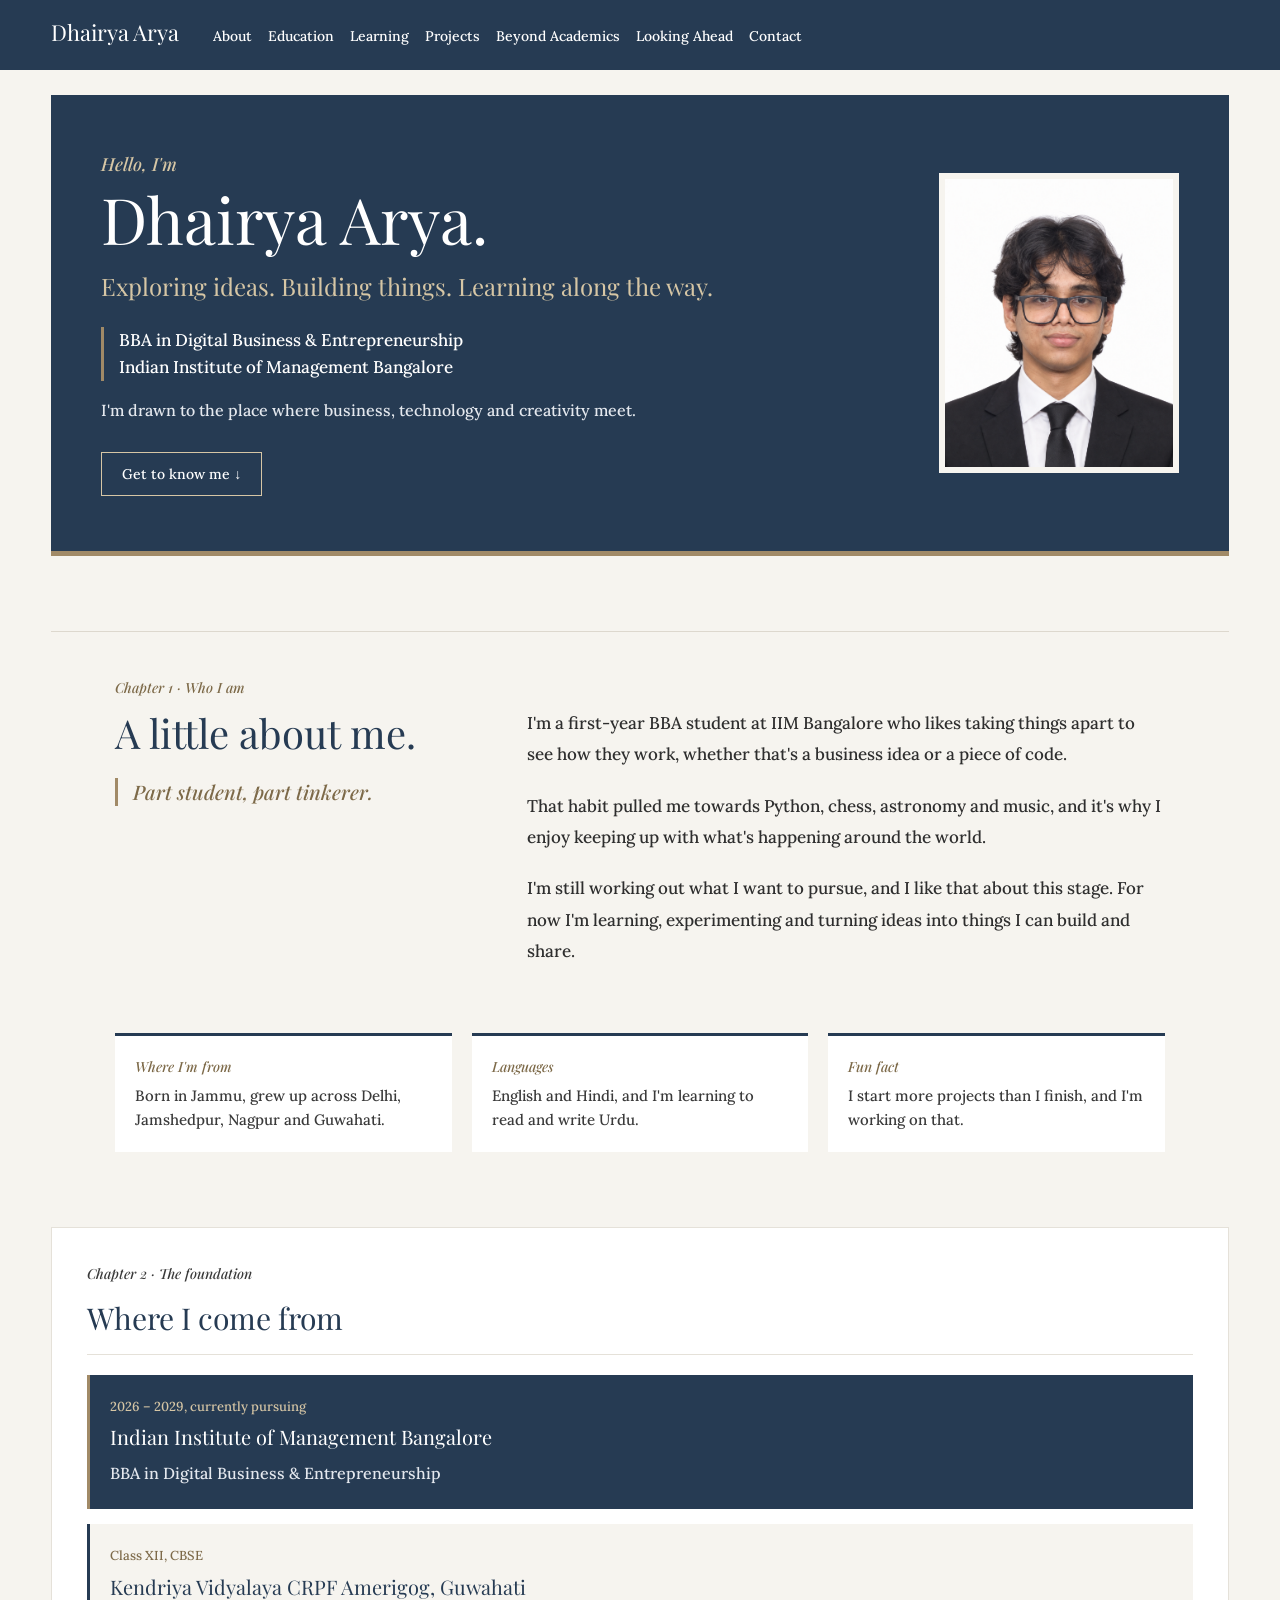
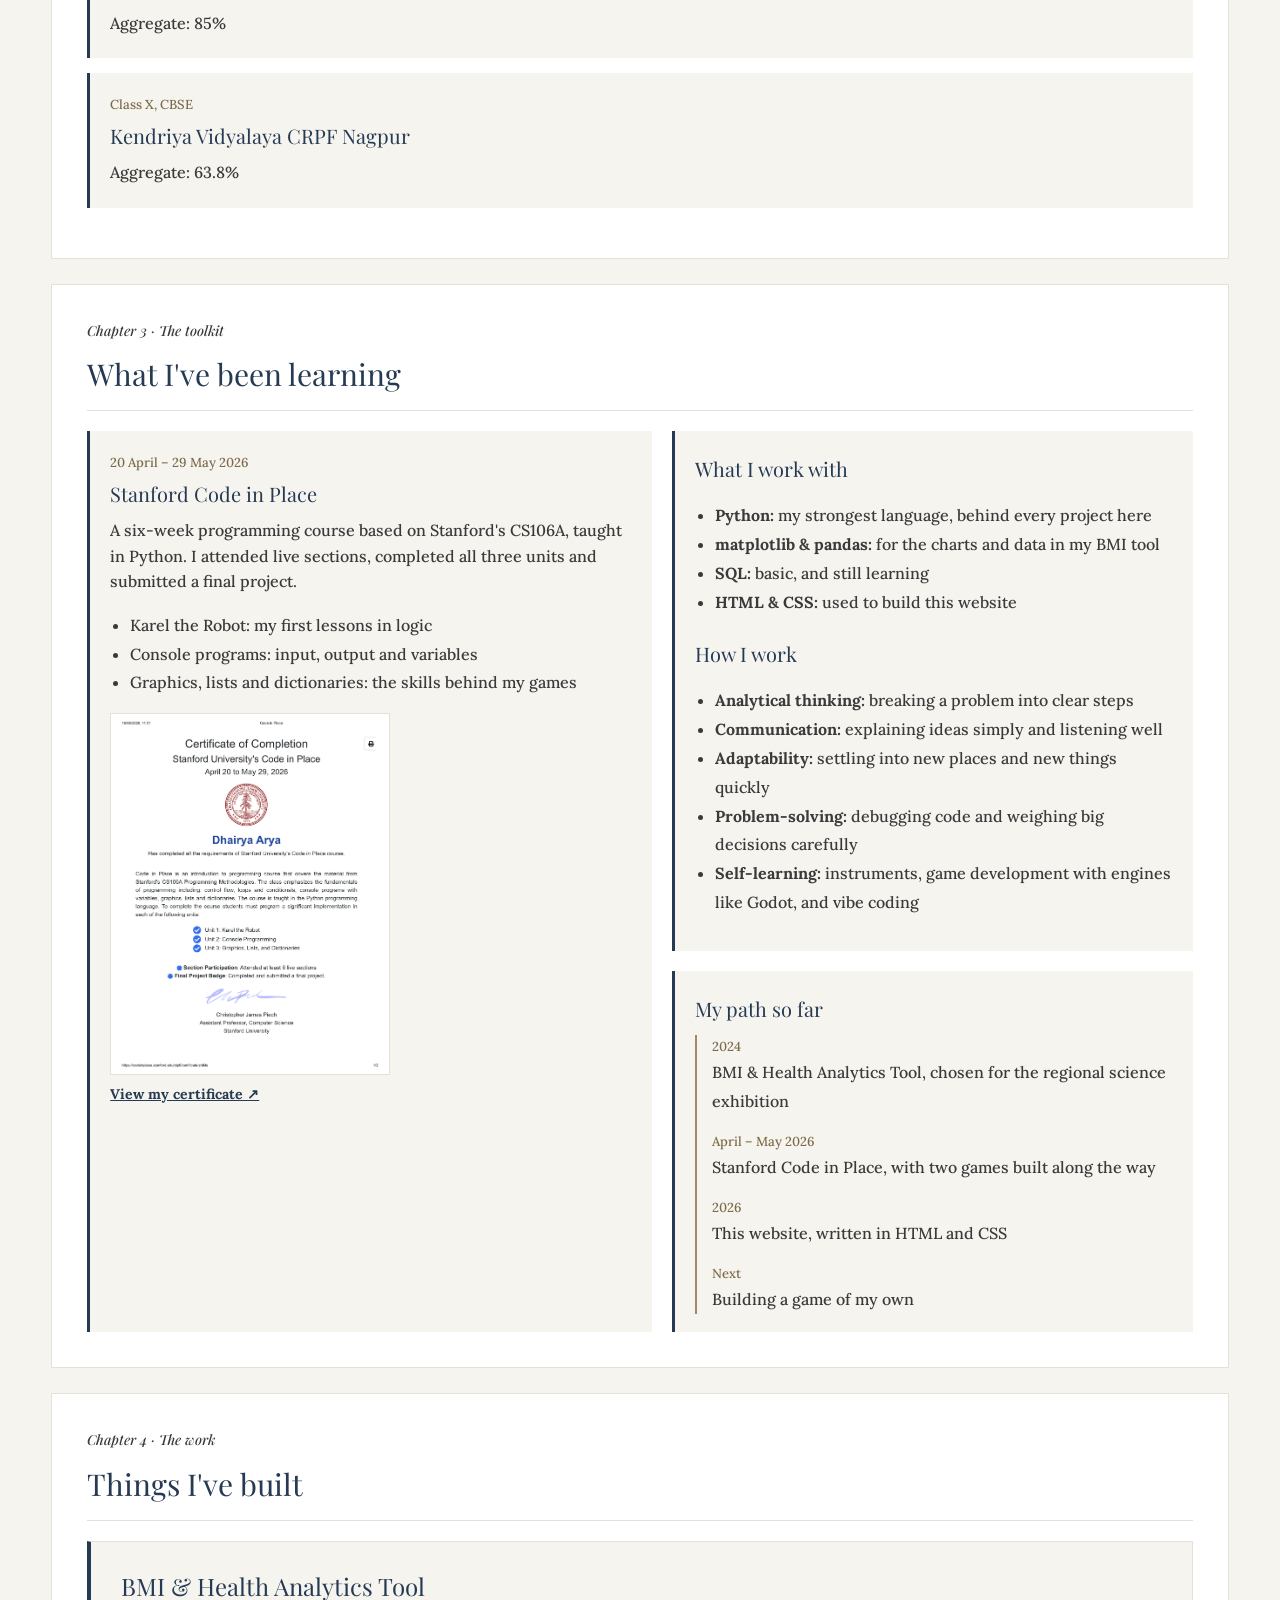
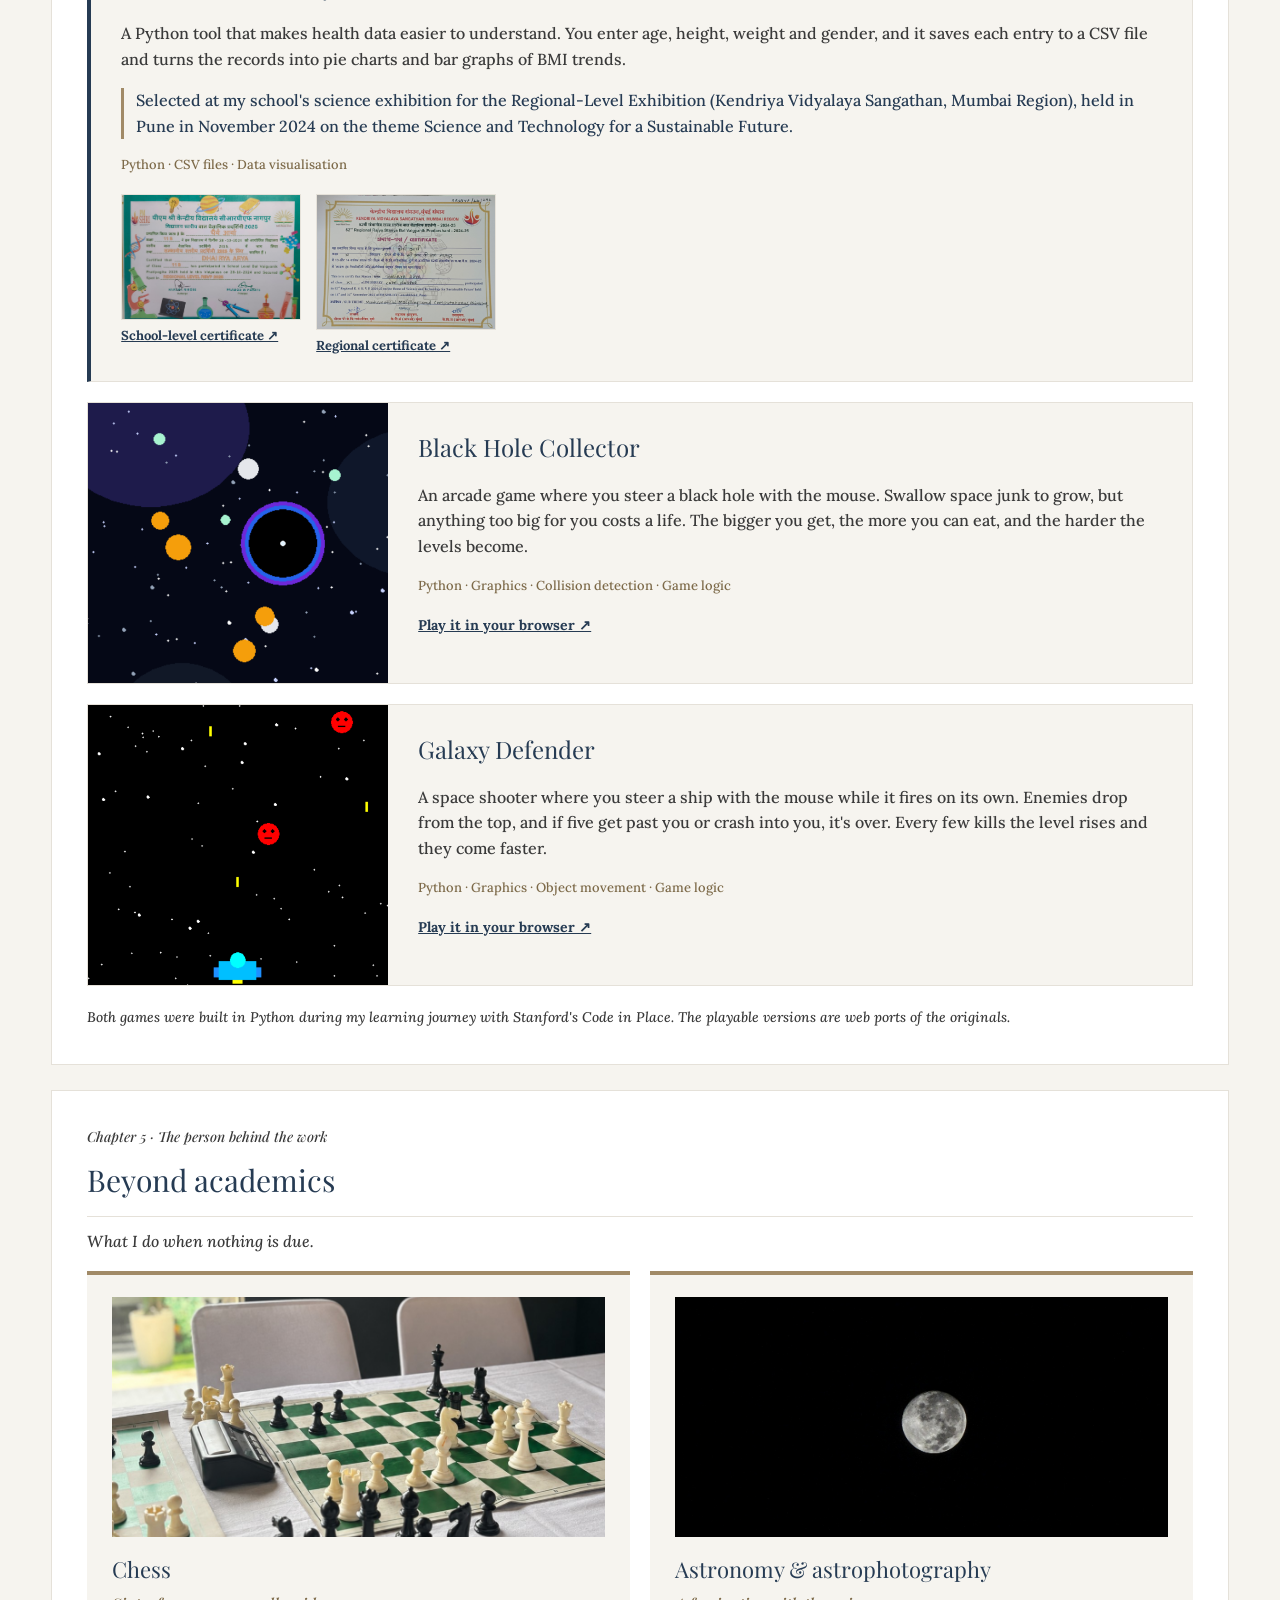
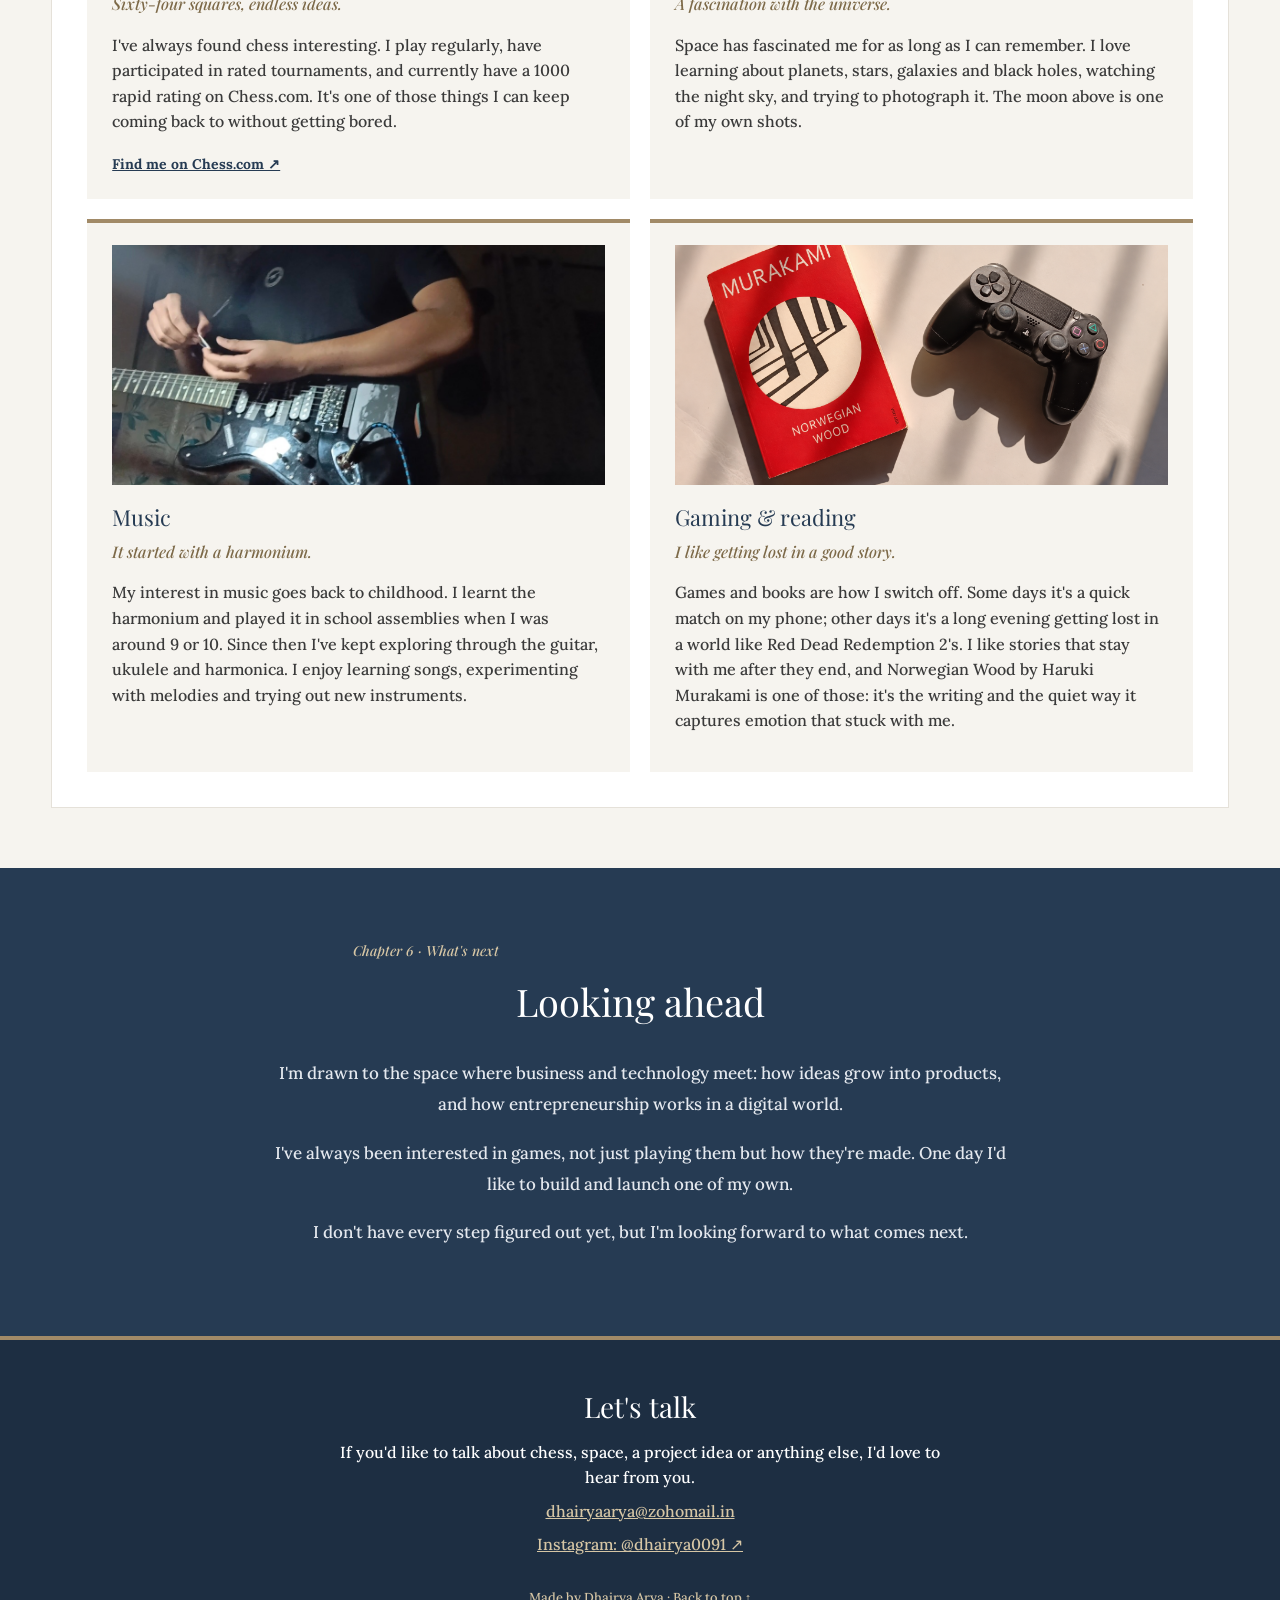
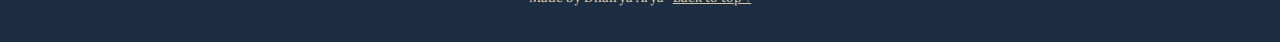
==== commit 63643078: "Update index.html" ====
--- a/index.html
+++ b/index.html
@@ -132,7 +132,7 @@
                 </ul>
                 <a class="cert-link" href="https://codeinplace.stanford.edu/cip6/certificate/zhlkfe" target="_blank" rel="noopener">
                     <img src="images/cert-stanford.png" alt="Stanford Code in Place certificate of completion">
-                    Verify my certificate ↗
+                    View my certificate ↗
                 </a>
             </div>
             <div class="stack">
--- a/style.css
+++ b/style.css
@@ -309,6 +309,10 @@
     font-size: 13px;
 }
 
+.education-entry .sub-heading {
+    margin-top: 22px;
+}
+
 .education-entry a {
     color: #263B53;
     font-size: 14px;
@@ -344,6 +348,39 @@
 .two-columns .education-entry {
     flex: 1;
     margin: 0;
+}
+
+.two-columns .stack {
+    flex: 1;
+}
+
+.stack .education-entry {
+    margin: 0 0 20px;
+}
+
+.stack .education-entry:last-child {
+    margin-bottom: 0;
+}
+
+.content-section .path {
+    margin: 10px 0 0;
+    padding-left: 0;
+    list-style: none;
+}
+
+.path li {
+    padding: 0 0 14px 15px;
+    border-left: 2px solid #A18A67;
+}
+
+.path li:last-child {
+    padding-bottom: 0;
+}
+
+.path-date {
+    display: block;
+    color: #7D6A49;
+    font-size: 13px;
 }
 
 
@@ -467,7 +504,8 @@
 }
 
 .interest-card {
-    flex: 1 1 45%;
+    flex: 0 0 calc(50% - 10px);
+    min-width: 0;
     padding: 22px 25px;
     background-color: #F6F4EF;
     border-top: 4px solid #A18A67;
@@ -554,6 +592,10 @@
    CONTACT / FOOTER
 ================================= */
 
+#contact {
+    border-top: 4px solid #A18A67;
+}
+
 footer {
     padding: 45px 20px 25px;
     background-color: #1D2E42;
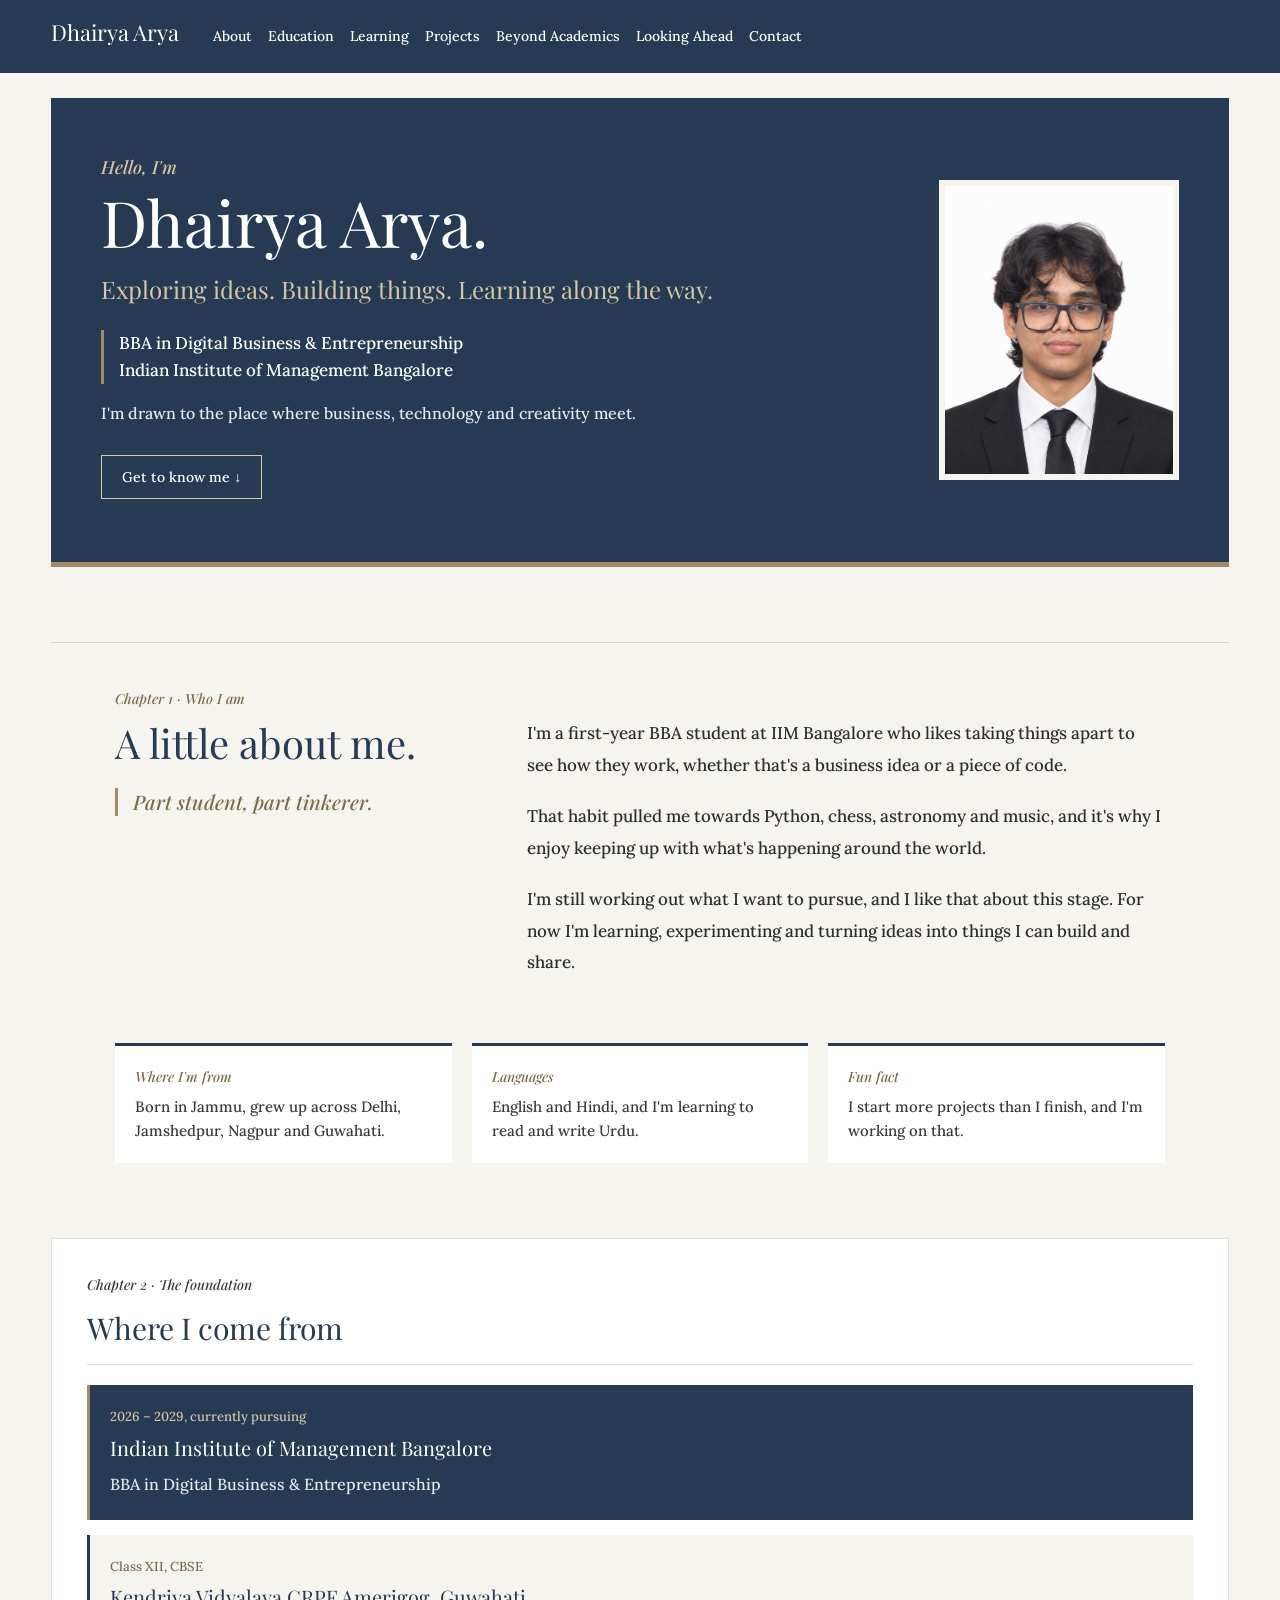
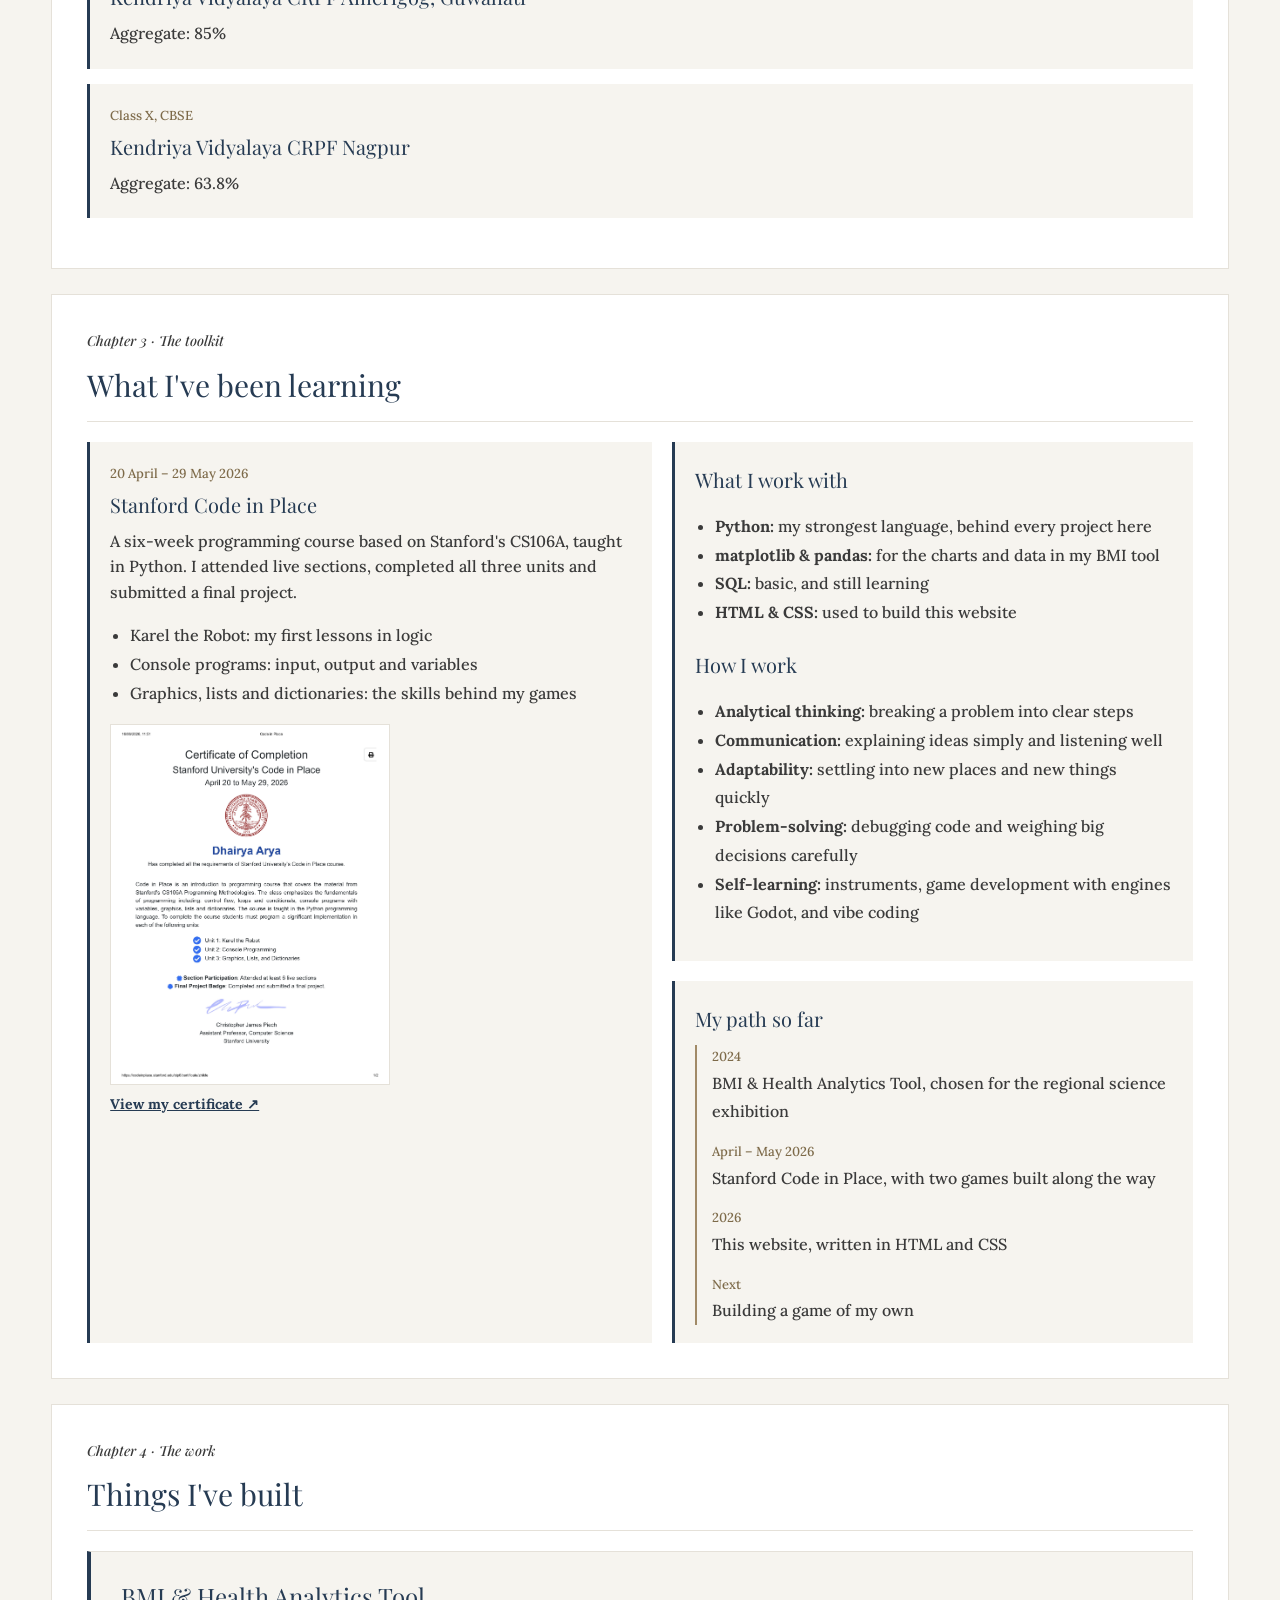
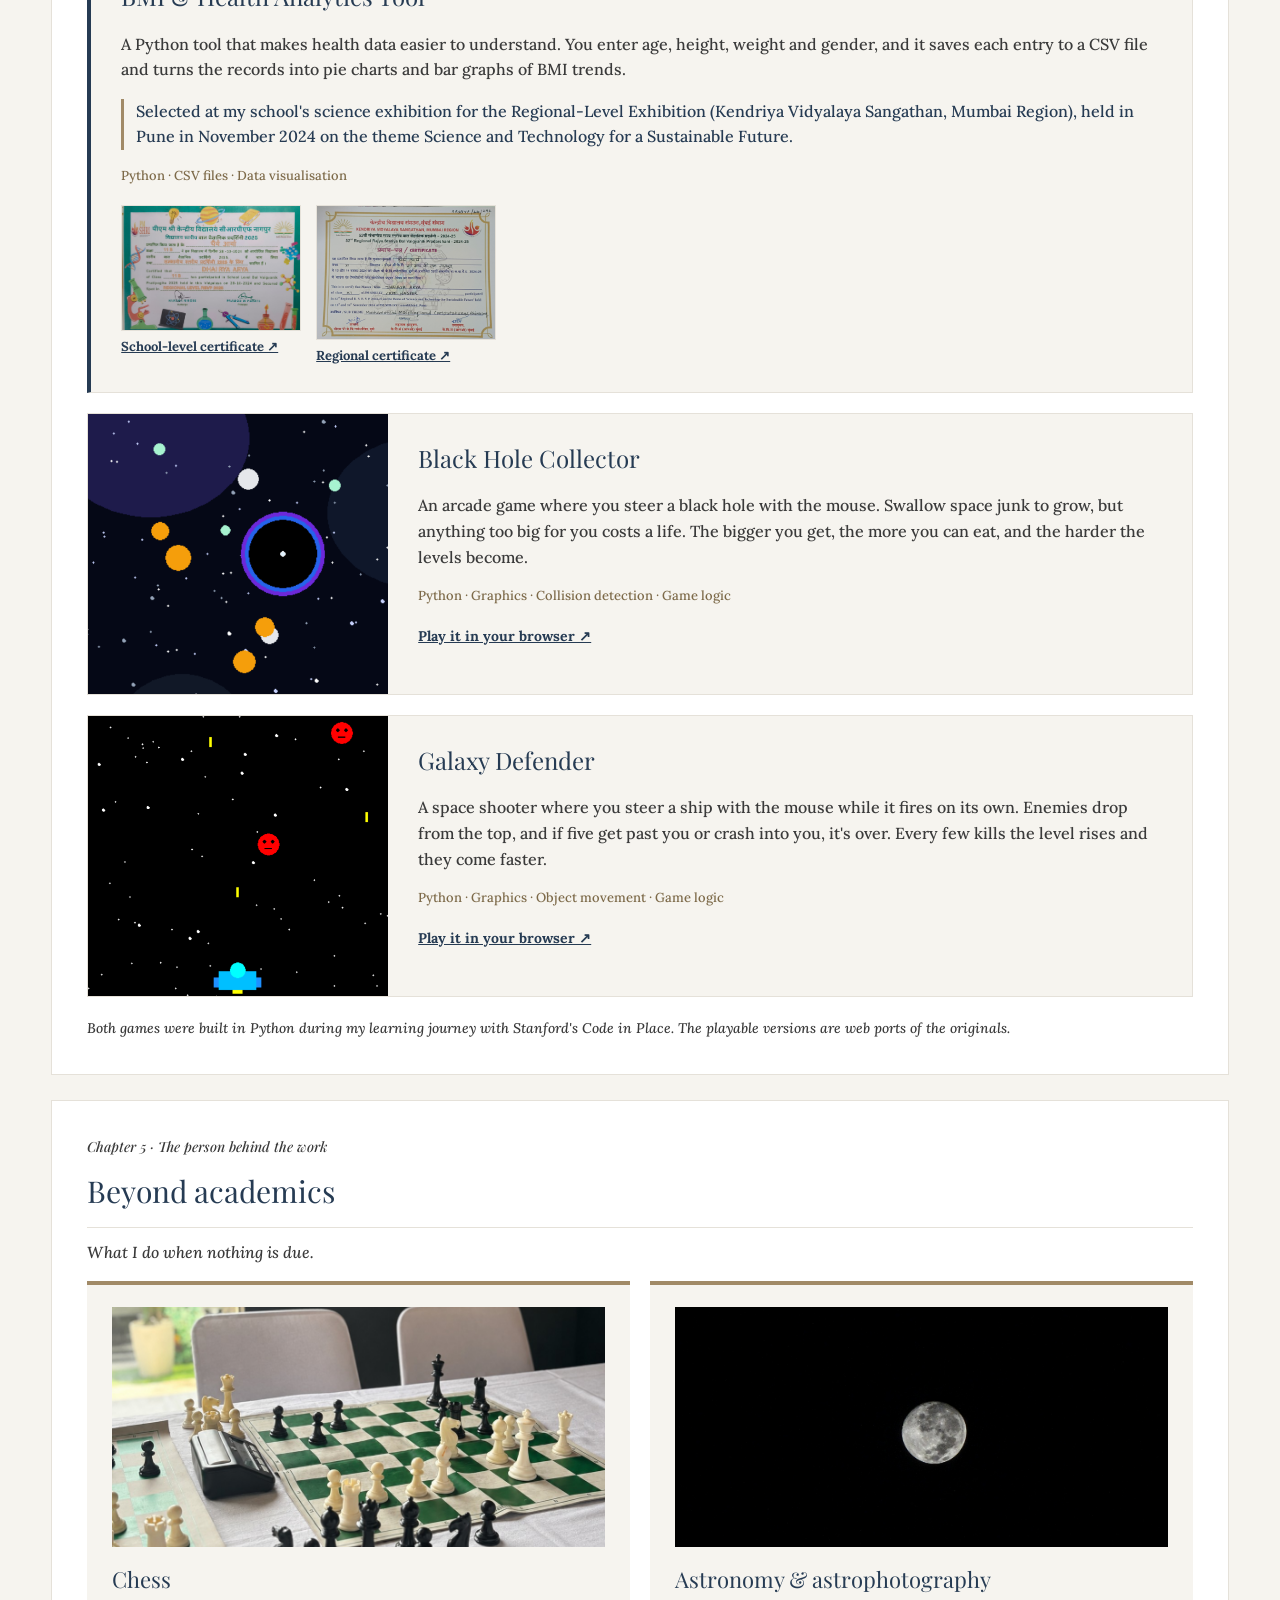
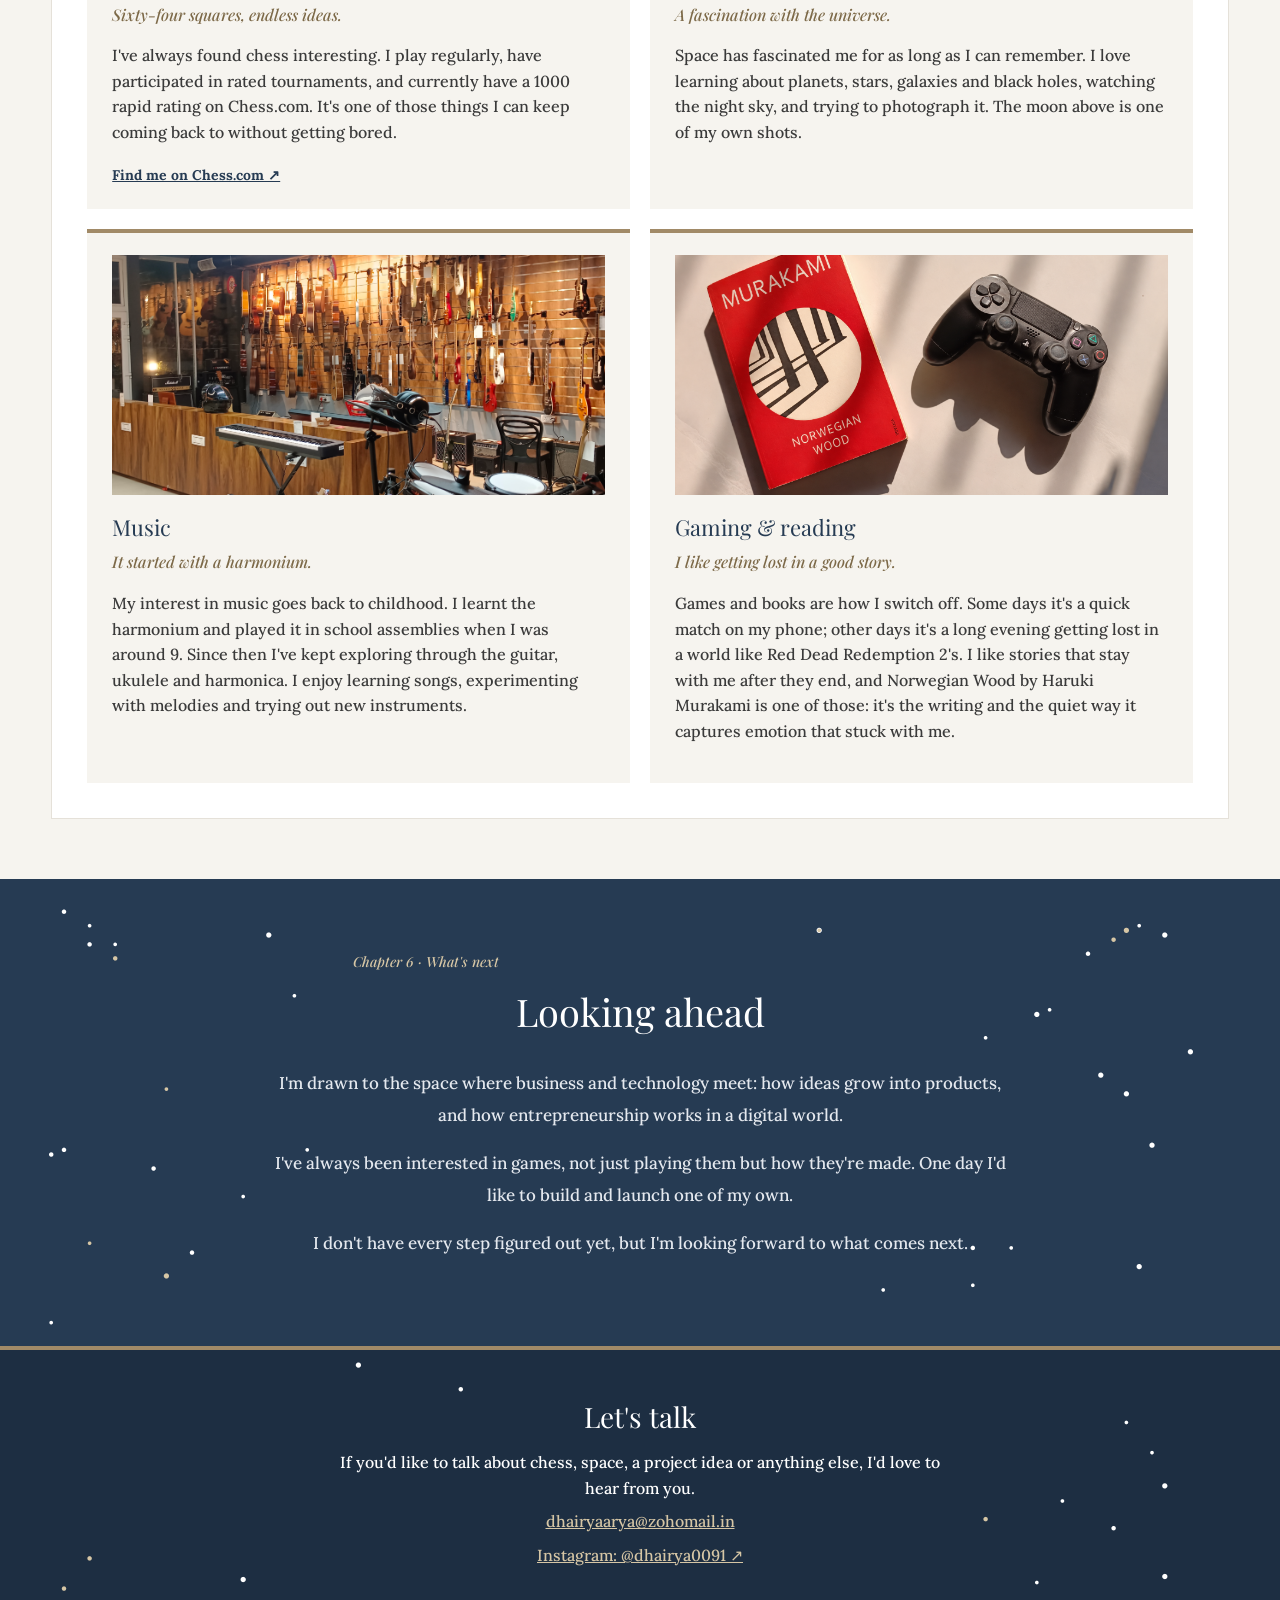
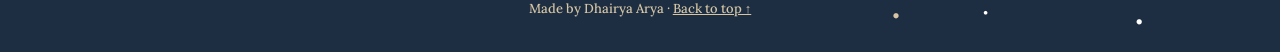
==== commit e04015d5: "Update index.html" ====
--- a/index.html
+++ b/index.html
@@ -279,7 +279,7 @@
                 <p>
                     My interest in music goes back to childhood. I learnt the
                     harmonium and played it in school assemblies when I was around
-                    9 or 10. Since then I've kept exploring through the guitar,
+                    9. Since then I've kept exploring through the guitar,
                     ukulele and harmonica. I enjoy learning songs, experimenting
                     with melodies and trying out new instruments.
                 </p>
--- a/style.css
+++ b/style.css
@@ -73,15 +73,32 @@
 }
 
 nav a {
+    position: relative;
     display: inline-block;
+    padding-bottom: 3px;
     margin: 8px 12px 8px 0;
     color: #FFFFFF;
     font-size: 14px;
     text-decoration: none;
 }
 
+nav a::after {
+    content: "";
+    position: absolute;
+    left: 0;
+    bottom: 0;
+    width: 0;
+    height: 2px;
+    background-color: #D6C6A5;
+    transition: width 0.3s ease;
+}
+
 nav a:hover {
     color: #D6C6A5;
+}
+
+nav a:hover::after {
+    width: 100%;
 }
 
 
@@ -140,6 +157,9 @@
 }
 
 .intro-link {
+    position: relative;
+    z-index: 0;
+    overflow: hidden;
     display: inline-block;
     margin-top: 12px;
     padding: 10px 20px;
@@ -149,9 +169,25 @@
     text-decoration: none;
 }
 
+.intro-link::before {
+    content: "";
+    position: absolute;
+    top: 0;
+    right: 0;
+    bottom: 0;
+    left: 0;
+    z-index: -1;
+    background-color: #A18A67;
+    transform: translateX(-101%);
+    transition: transform 0.3s ease;
+}
+
 .intro-link:hover {
-    background-color: #A18A67;
     border-color: #A18A67;
+}
+
+.intro-link:hover::before {
+    transform: translateX(0);
 }
 
 .profile-photo {
@@ -391,6 +427,7 @@
 .project-card {
     display: flex;
     align-items: stretch;
+    transition: transform 0.25s ease, box-shadow 0.25s ease, border-color 0.25s ease;
     margin: 20px 0;
     background-color: #F6F4EF;
     border: 1px solid #E5E1D9;
@@ -398,6 +435,8 @@
 
 .project-card:hover {
     border-color: #A18A67;
+    transform: translateY(-4px);
+    box-shadow: 0 8px 20px rgba(38, 59, 83, 0.15);
 }
 
 .project-card.text-only {
@@ -407,6 +446,7 @@
 .project-image {
     flex: 0 0 300px;
     height: 280px;
+    overflow: hidden;
     background-color: #1D2E42;
 }
 
@@ -415,6 +455,11 @@
     width: 100%;
     height: 100%;
     object-fit: cover;
+    transition: transform 0.5s ease;
+}
+
+.project-card:hover .project-image img {
+    transform: scale(1.05);
 }
 
 .project-image .photo-bottom {
@@ -506,6 +551,7 @@
 .interest-card {
     flex: 0 0 calc(50% - 10px);
     min-width: 0;
+    transition: transform 0.25s ease, box-shadow 0.25s ease, background-color 0.25s ease;
     padding: 22px 25px;
     background-color: #F6F4EF;
     border-top: 4px solid #A18A67;
@@ -513,6 +559,8 @@
 
 .interest-card:hover {
     background-color: #EFEBE2;
+    transform: translateY(-4px);
+    box-shadow: 0 8px 20px rgba(38, 59, 83, 0.15);
 }
 
 .interest-card img {
@@ -556,6 +604,8 @@
 ================================= */
 
 .ahead-section {
+    position: relative;
+    overflow: hidden;
     margin-top: 60px;
     padding: 70px 4%;
     background-color: #263B53;
@@ -587,6 +637,68 @@
     font-size: 14px;
 }
 
+.ahead-section > * {
+    position: relative;
+    z-index: 1;
+}
+
+.ahead-section::before,
+.ahead-section::after {
+    content: "";
+    position: absolute;
+    top: 0;
+    right: 0;
+    bottom: 0;
+    left: 0;
+    pointer-events: none;
+}
+
+.ahead-section::before {
+    background-image:
+        radial-gradient(circle at 88% 46%, #FFFFFF 2.1px, transparent 3.1px),
+        radial-gradient(circle at 7% 14%, #FFFFFF 1.7px, transparent 2.7px),
+        radial-gradient(circle at 5% 58%, #FFFFFF 1.7px, transparent 2.7px),
+        radial-gradient(circle at 64% 11%, #FFFFFF 2.1px, transparent 3.1px),
+        radial-gradient(circle at 4% 59%, #FFFFFF 1.7px, transparent 2.7px),
+        radial-gradient(circle at 12% 62%, #FFFFFF 1.7px, transparent 2.7px),
+        radial-gradient(circle at 86% 42%, #FFFFFF 2.1px, transparent 3.1px),
+        radial-gradient(circle at 69% 88%, #FFFFFF 1.3px, transparent 2.3px),
+        radial-gradient(circle at 15% 80%, #FFFFFF 1.7px, transparent 2.7px),
+        radial-gradient(circle at 23% 25%, #FFFFFF 1.3px, transparent 2.3px),
+        radial-gradient(circle at 91% 12%, #FFFFFF 2.1px, transparent 3.1px),
+        radial-gradient(circle at 76% 87%, #FFFFFF 1.3px, transparent 2.3px),
+        radial-gradient(circle at 19% 68%, #FFFFFF 1.3px, transparent 2.3px),
+        radial-gradient(circle at 13% 45%, #D6C6A5 1.3px, transparent 2.3px),
+        radial-gradient(circle at 85% 16%, #FFFFFF 1.7px, transparent 2.7px),
+        radial-gradient(circle at 4% 95%, #FFFFFF 1.3px, transparent 2.3px),
+        radial-gradient(circle at 7% 10%, #FFFFFF 1.3px, transparent 2.3px),
+        radial-gradient(circle at 76% 79%, #FFFFFF 1.7px, transparent 2.7px);
+    animation: twinkle 4s ease-in-out infinite;
+}
+
+.ahead-section::after {
+    background-image:
+        radial-gradient(circle at 5% 7%, #FFFFFF 1.7px, transparent 2.7px),
+        radial-gradient(circle at 79% 79%, #FFFFFF 1.3px, transparent 2.3px),
+        radial-gradient(circle at 7% 78%, #D6C6A5 1.3px, transparent 2.3px),
+        radial-gradient(circle at 21% 12%, #FFFFFF 2.1px, transparent 3.1px),
+        radial-gradient(circle at 89% 10%, #FFFFFF 1.3px, transparent 2.3px),
+        radial-gradient(circle at 81% 29%, #FFFFFF 2.1px, transparent 3.1px),
+        radial-gradient(circle at 9% 17%, #D6C6A5 1.7px, transparent 2.7px),
+        radial-gradient(circle at 64% 11%, #D6C6A5 1.3px, transparent 2.3px),
+        radial-gradient(circle at 82% 28%, #FFFFFF 1.3px, transparent 2.3px),
+        radial-gradient(circle at 9% 14%, #FFFFFF 1.3px, transparent 2.3px),
+        radial-gradient(circle at 24% 58%, #FFFFFF 1.3px, transparent 2.3px),
+        radial-gradient(circle at 88% 11%, #D6C6A5 2.1px, transparent 3.1px),
+        radial-gradient(circle at 77% 34%, #FFFFFF 1.3px, transparent 2.3px),
+        radial-gradient(circle at 13% 85%, #D6C6A5 2.1px, transparent 3.1px),
+        radial-gradient(circle at 93% 37%, #FFFFFF 2.1px, transparent 3.1px),
+        radial-gradient(circle at 87% 13%, #D6C6A5 1.7px, transparent 2.7px),
+        radial-gradient(circle at 90% 57%, #FFFFFF 2.1px, transparent 3.1px),
+        radial-gradient(circle at 89% 83%, #FFFFFF 2.1px, transparent 3.1px);
+    animation: twinkle 6s ease-in-out 2s infinite;
+}
+
 
 /* =================================
    CONTACT / FOOTER
@@ -597,6 +709,8 @@
 }
 
 footer {
+    position: relative;
+    overflow: hidden;
     padding: 45px 20px 25px;
     background-color: #1D2E42;
     color: #FFFFFF;
@@ -622,6 +736,48 @@
     color: #FFFFFF;
 }
 
+footer > * {
+    position: relative;
+    z-index: 1;
+}
+
+footer::before,
+footer::after {
+    content: "";
+    position: absolute;
+    top: 0;
+    right: 0;
+    bottom: 0;
+    left: 0;
+    pointer-events: none;
+}
+
+footer::before {
+    background-image:
+        radial-gradient(circle at 91% 45%, #FFFFFF 2.1px, transparent 3.1px),
+        radial-gradient(circle at 87% 59%, #FFFFFF 1.7px, transparent 2.7px),
+        radial-gradient(circle at 91% 75%, #FFFFFF 2.1px, transparent 3.1px),
+        radial-gradient(circle at 28% 5%, #FFFFFF 2.1px, transparent 3.1px),
+        radial-gradient(circle at 83% 50%, #FFFFFF 1.3px, transparent 2.3px),
+        radial-gradient(circle at 81% 77%, #FFFFFF 1.3px, transparent 2.3px),
+        radial-gradient(circle at 88% 24%, #FFFFFF 1.3px, transparent 2.3px),
+        radial-gradient(circle at 36% 13%, #FFFFFF 1.7px, transparent 2.7px);
+    animation: twinkle 5s ease-in-out 1s infinite;
+}
+
+footer::after {
+    background-image:
+        radial-gradient(circle at 5% 79%, #D6C6A5 1.7px, transparent 2.7px),
+        radial-gradient(circle at 90% 34%, #FFFFFF 1.3px, transparent 2.3px),
+        radial-gradient(circle at 77% 56%, #D6C6A5 1.7px, transparent 2.7px),
+        radial-gradient(circle at 77% 87%, #FFFFFF 1.3px, transparent 2.3px),
+        radial-gradient(circle at 19% 76%, #FFFFFF 2.1px, transparent 3.1px),
+        radial-gradient(circle at 89% 90%, #FFFFFF 2.1px, transparent 3.1px),
+        radial-gradient(circle at 7% 69%, #D6C6A5 1.7px, transparent 2.7px),
+        radial-gradient(circle at 70% 88%, #D6C6A5 2.1px, transparent 3.1px);
+    animation: twinkle 7s ease-in-out 3s infinite;
+}
+
 footer .copyright {
     margin-top: 30px;
     color: #D6C6A5;
@@ -630,6 +786,39 @@
 
 
 /* =================================
+   ANIMATIONS
+================================= */
+
+@keyframes fadeUp {
+    from {
+        opacity: 0;
+        transform: translateY(20px);
+    }
+    to {
+        opacity: 1;
+        transform: translateY(0);
+    }
+}
+
+@keyframes twinkle {
+    0%, 100% {
+        opacity: 0.35;
+    }
+    50% {
+        opacity: 1;
+    }
+}
+
+header .intro-text {
+    animation: fadeUp 0.8s ease-out both;
+}
+
+header .profile-photo {
+    animation: fadeUp 0.8s ease-out 0.25s both;
+}
+
+
+/* =================================
    MOBILE LAYOUT
 ================================= */
 
@@ -714,3 +903,33 @@
         flex: 1 1 100%;
     }
 }
+
+
+/* =================================
+   REDUCED MOTION (accessibility)
+================================= */
+
+@media (prefers-reduced-motion: reduce) {
+    header .intro-text,
+    header .profile-photo,
+    .ahead-section::before,
+    .ahead-section::after,
+    footer::before,
+    footer::after {
+        animation: none;
+    }
+
+    .project-card,
+    .interest-card,
+    .project-image img,
+    nav a::after,
+    .intro-link::before {
+        transition: none;
+    }
+
+    .project-card:hover,
+    .interest-card:hover,
+    .project-card:hover .project-image img {
+        transform: none;
+    }
+}
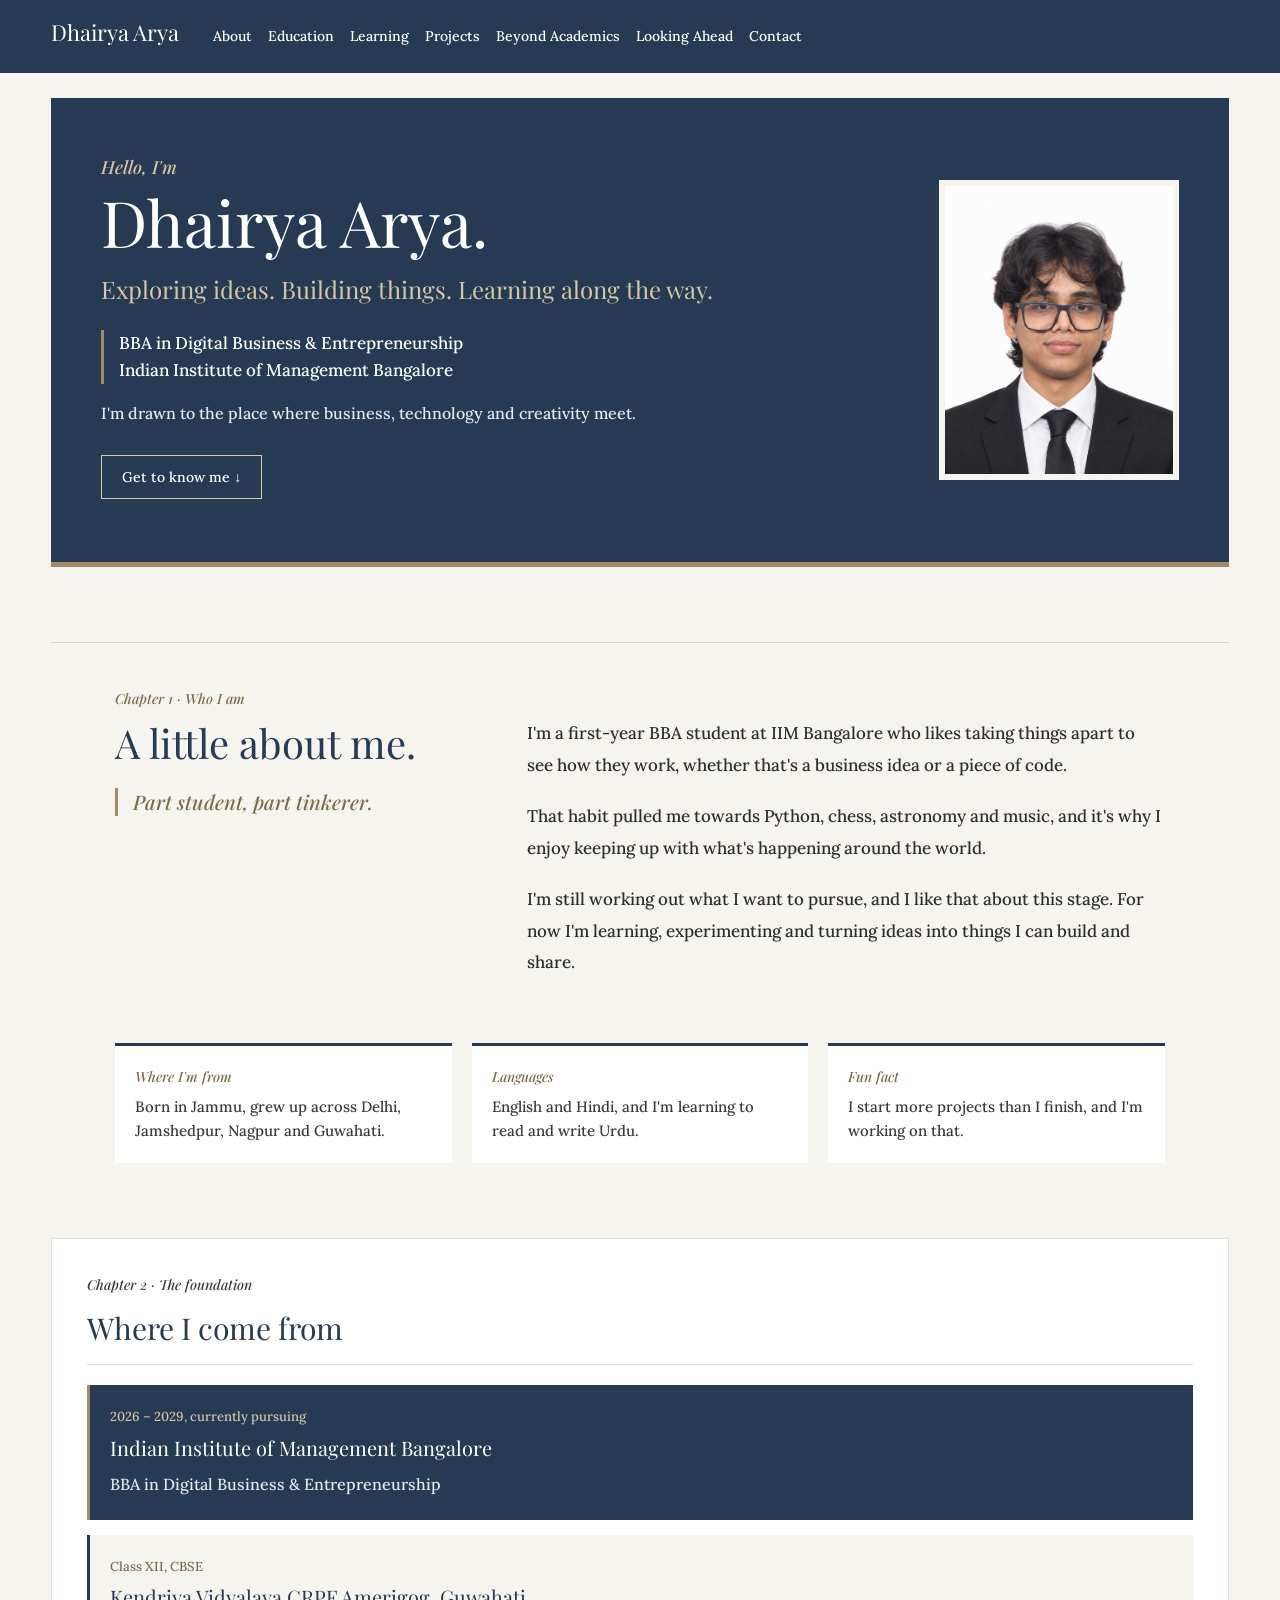
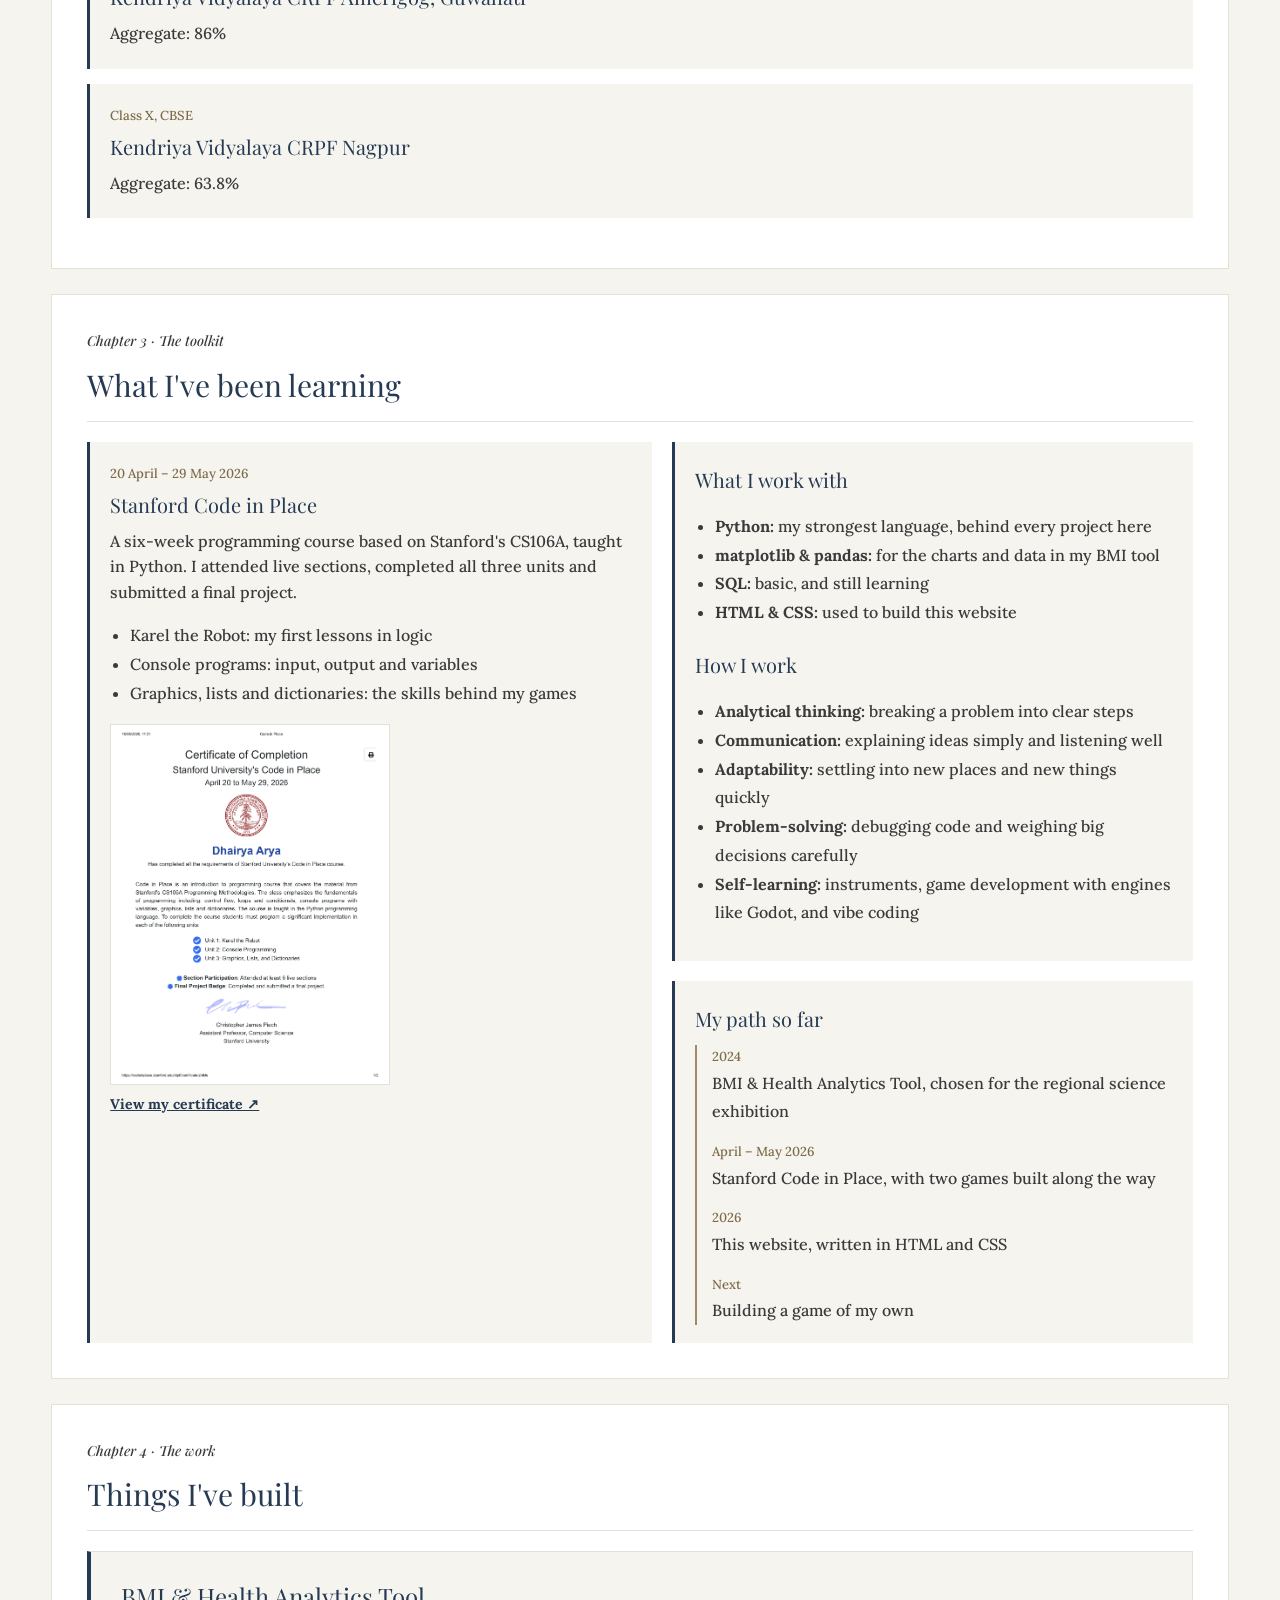
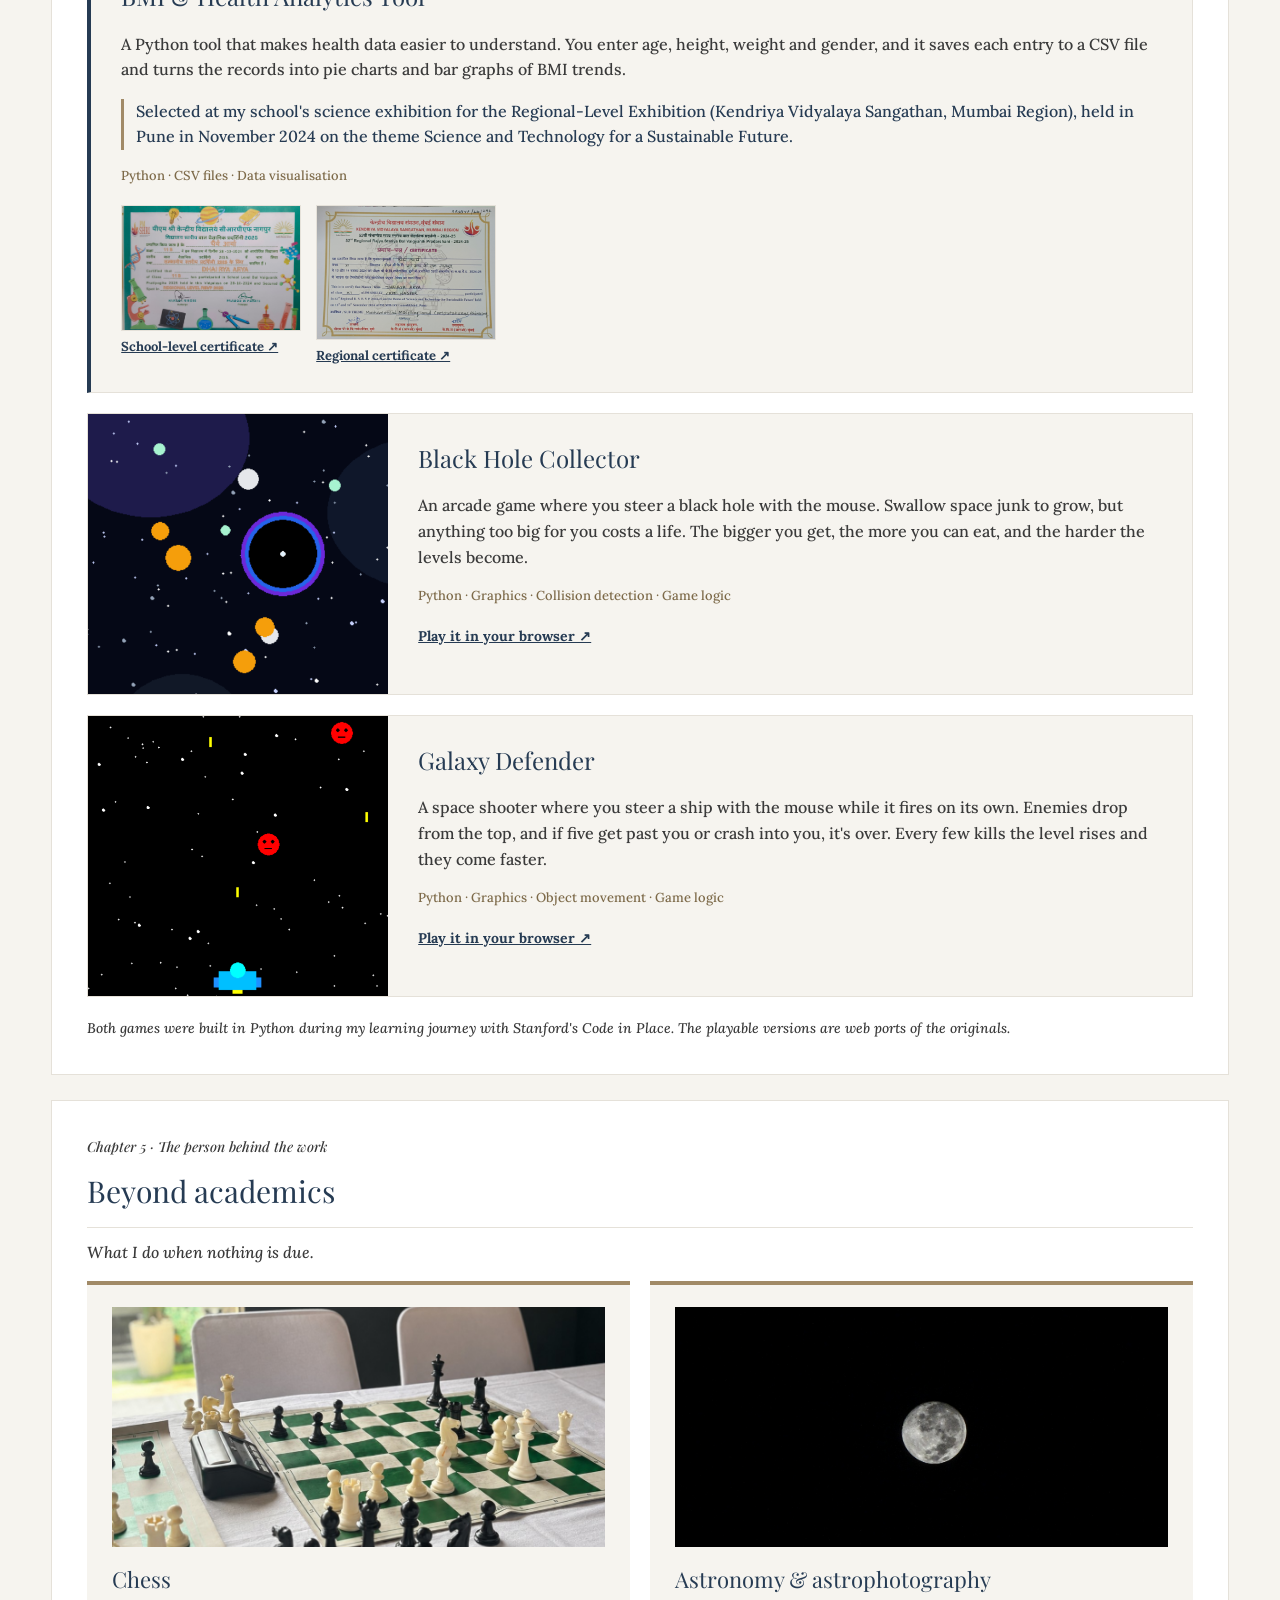
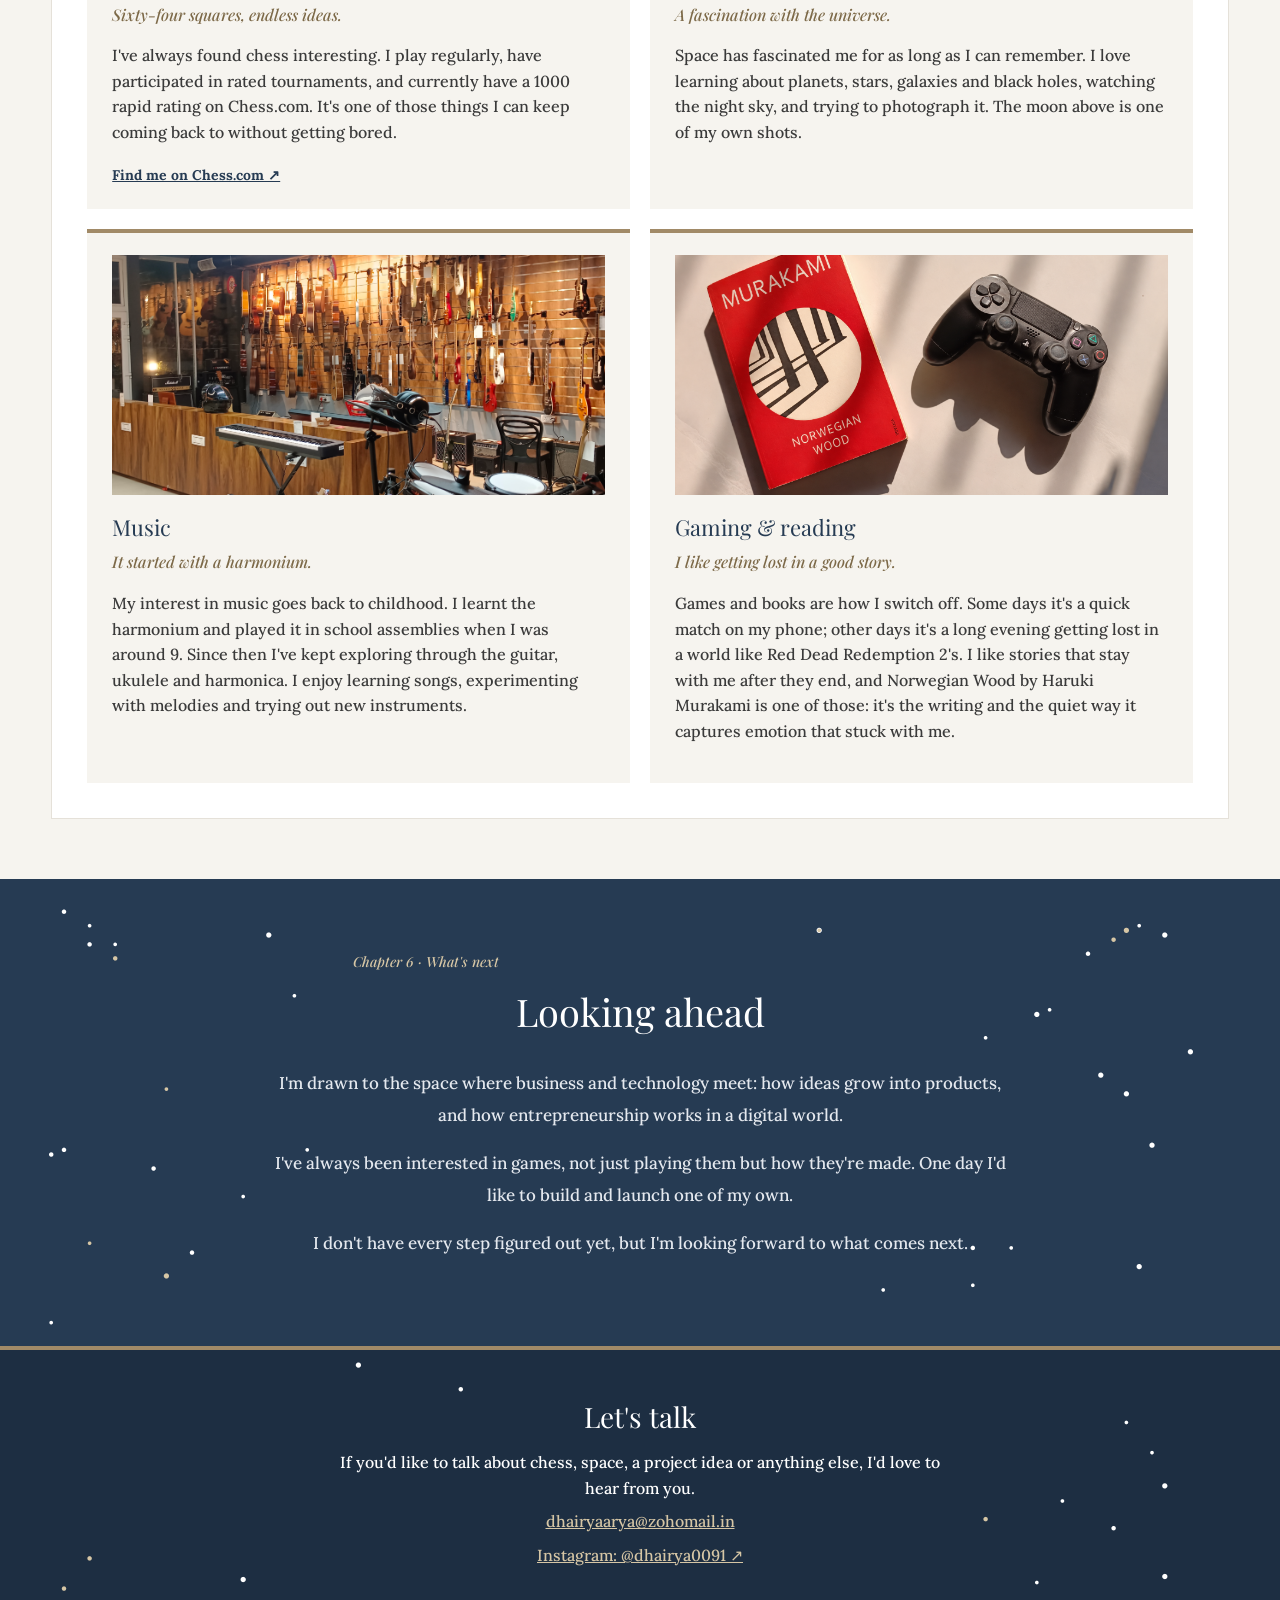
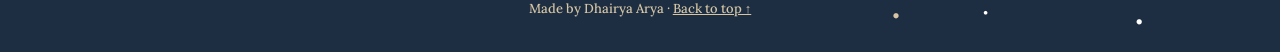
==== commit ea702779: "Update index.html" ====
--- a/index.html
+++ b/index.html
@@ -103,7 +103,7 @@
         <div class="education-entry">
             <p class="entry-date">Class XII, CBSE</p>
             <h3>Kendriya Vidyalaya CRPF Amerigog, Guwahati</h3>
-            <p>Aggregate: 85%</p>
+            <p>Aggregate: 86%</p>
         </div>
         <div class="education-entry">
             <p class="entry-date">Class X, CBSE</p>
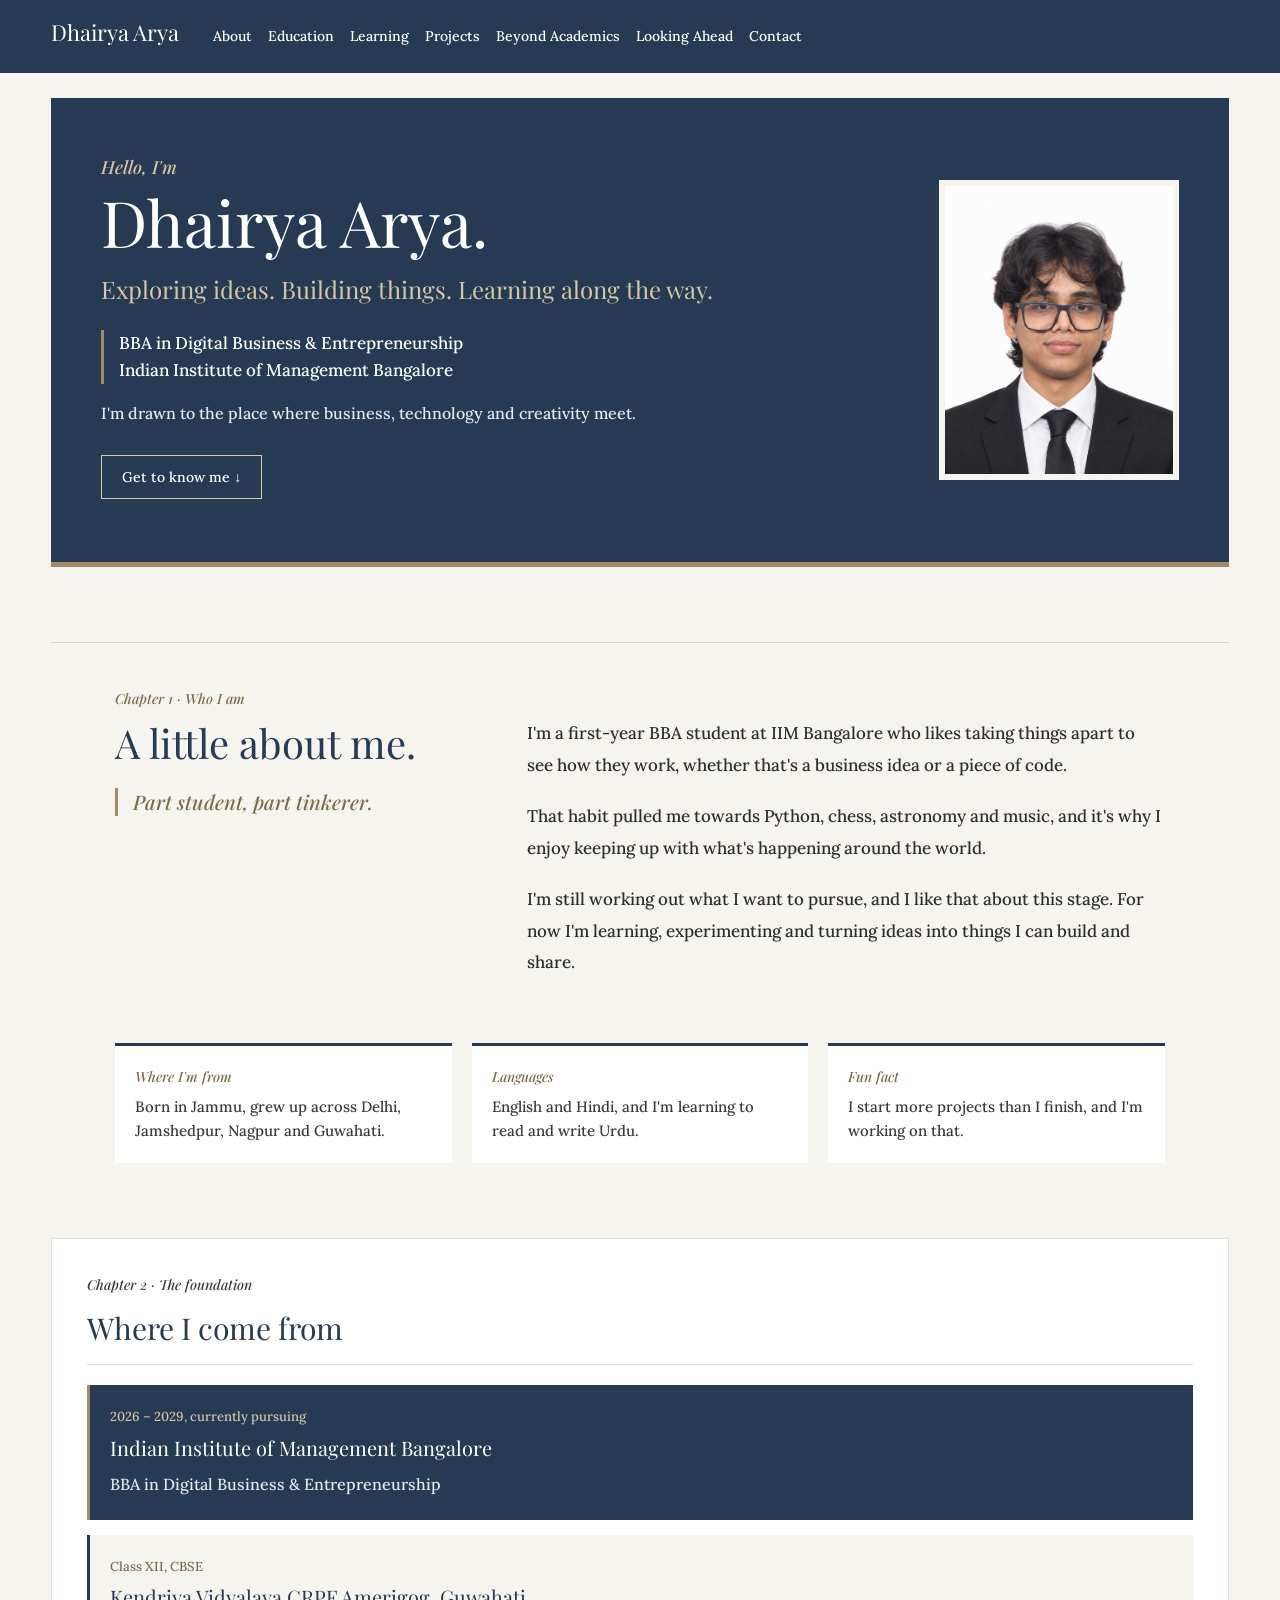
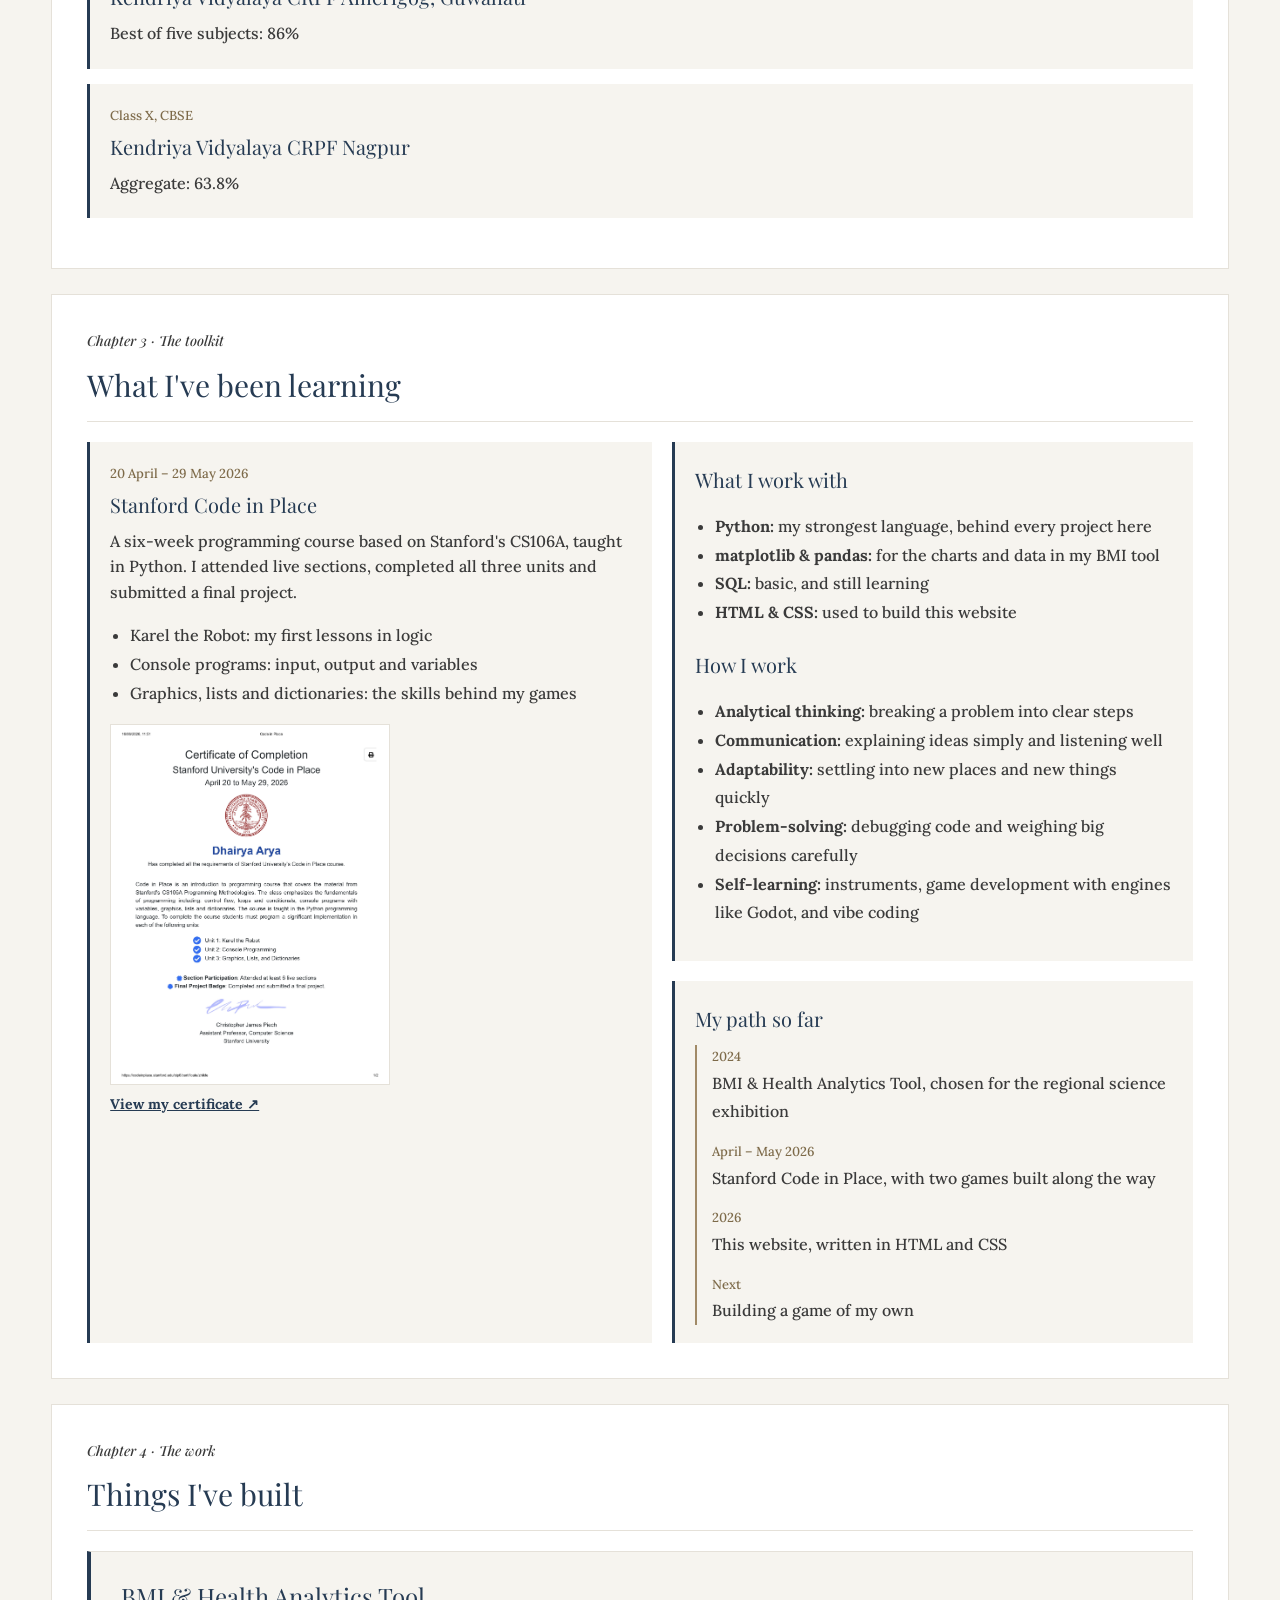
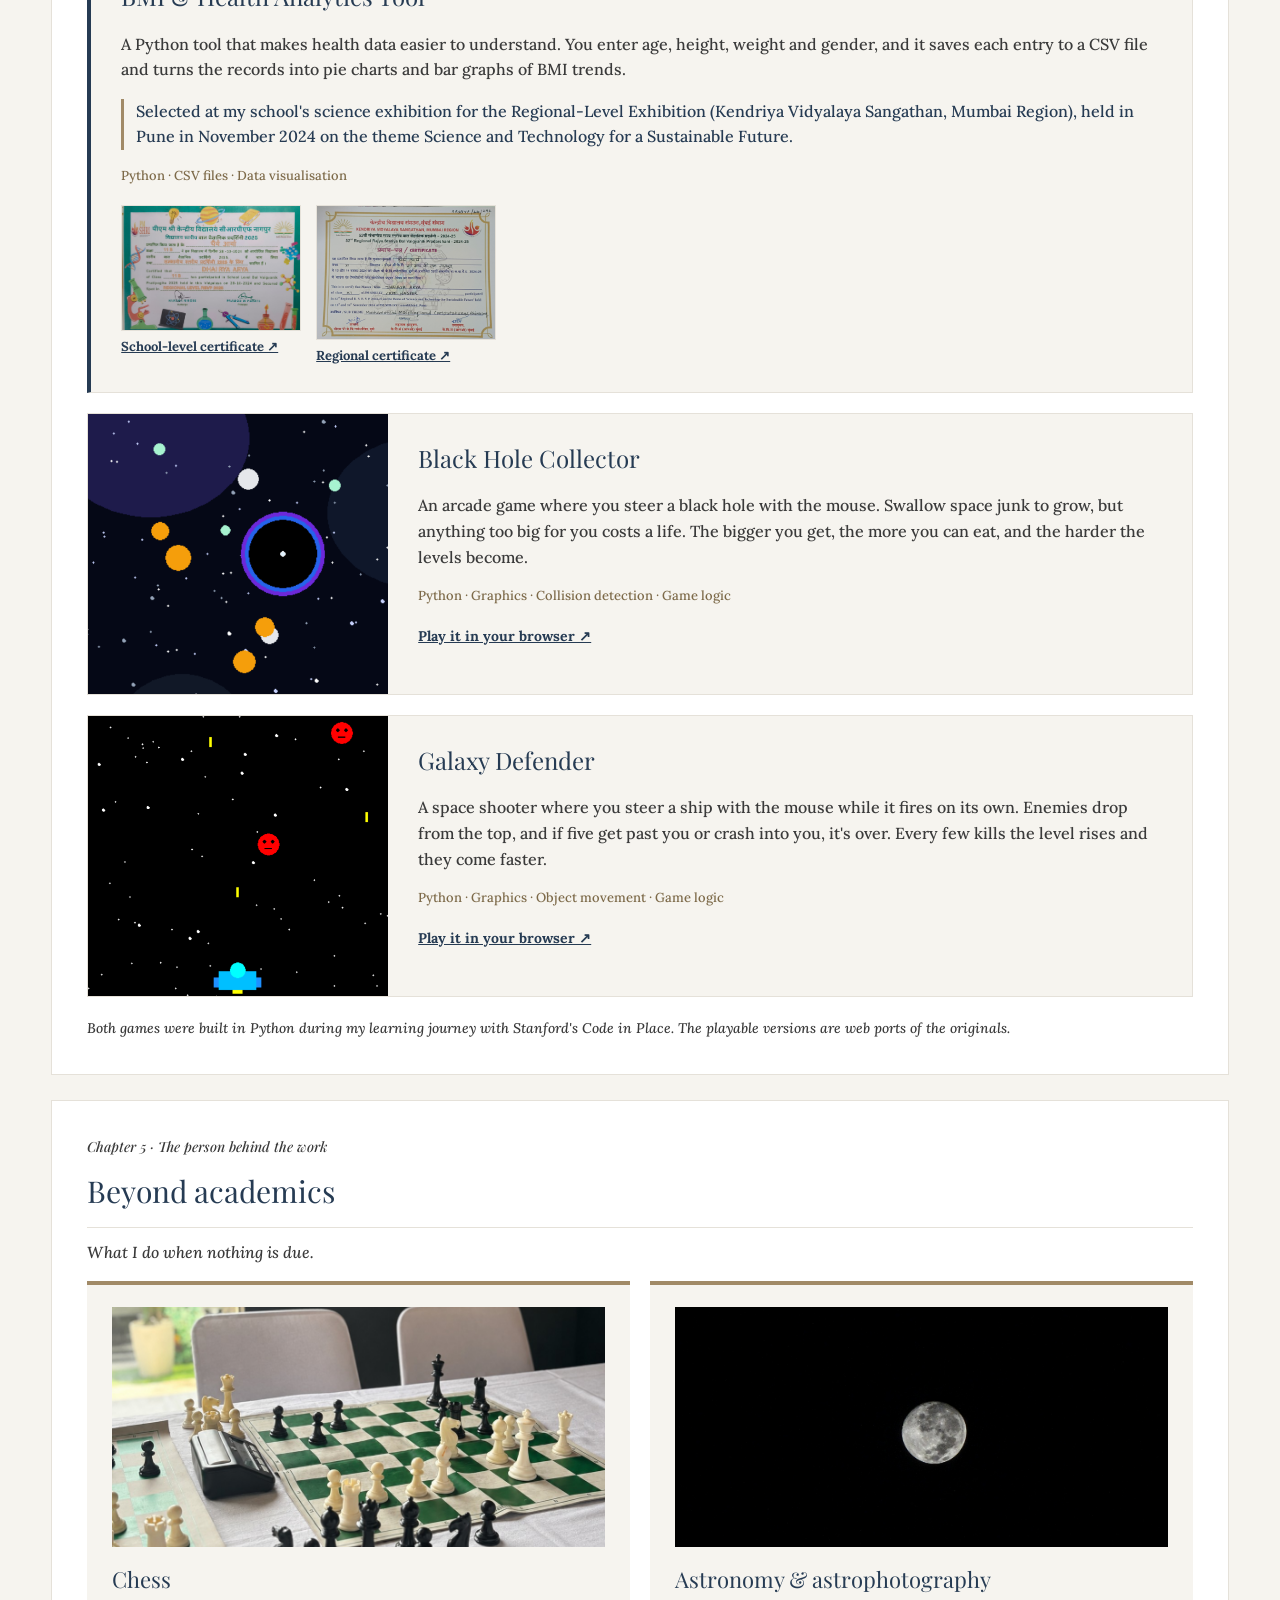
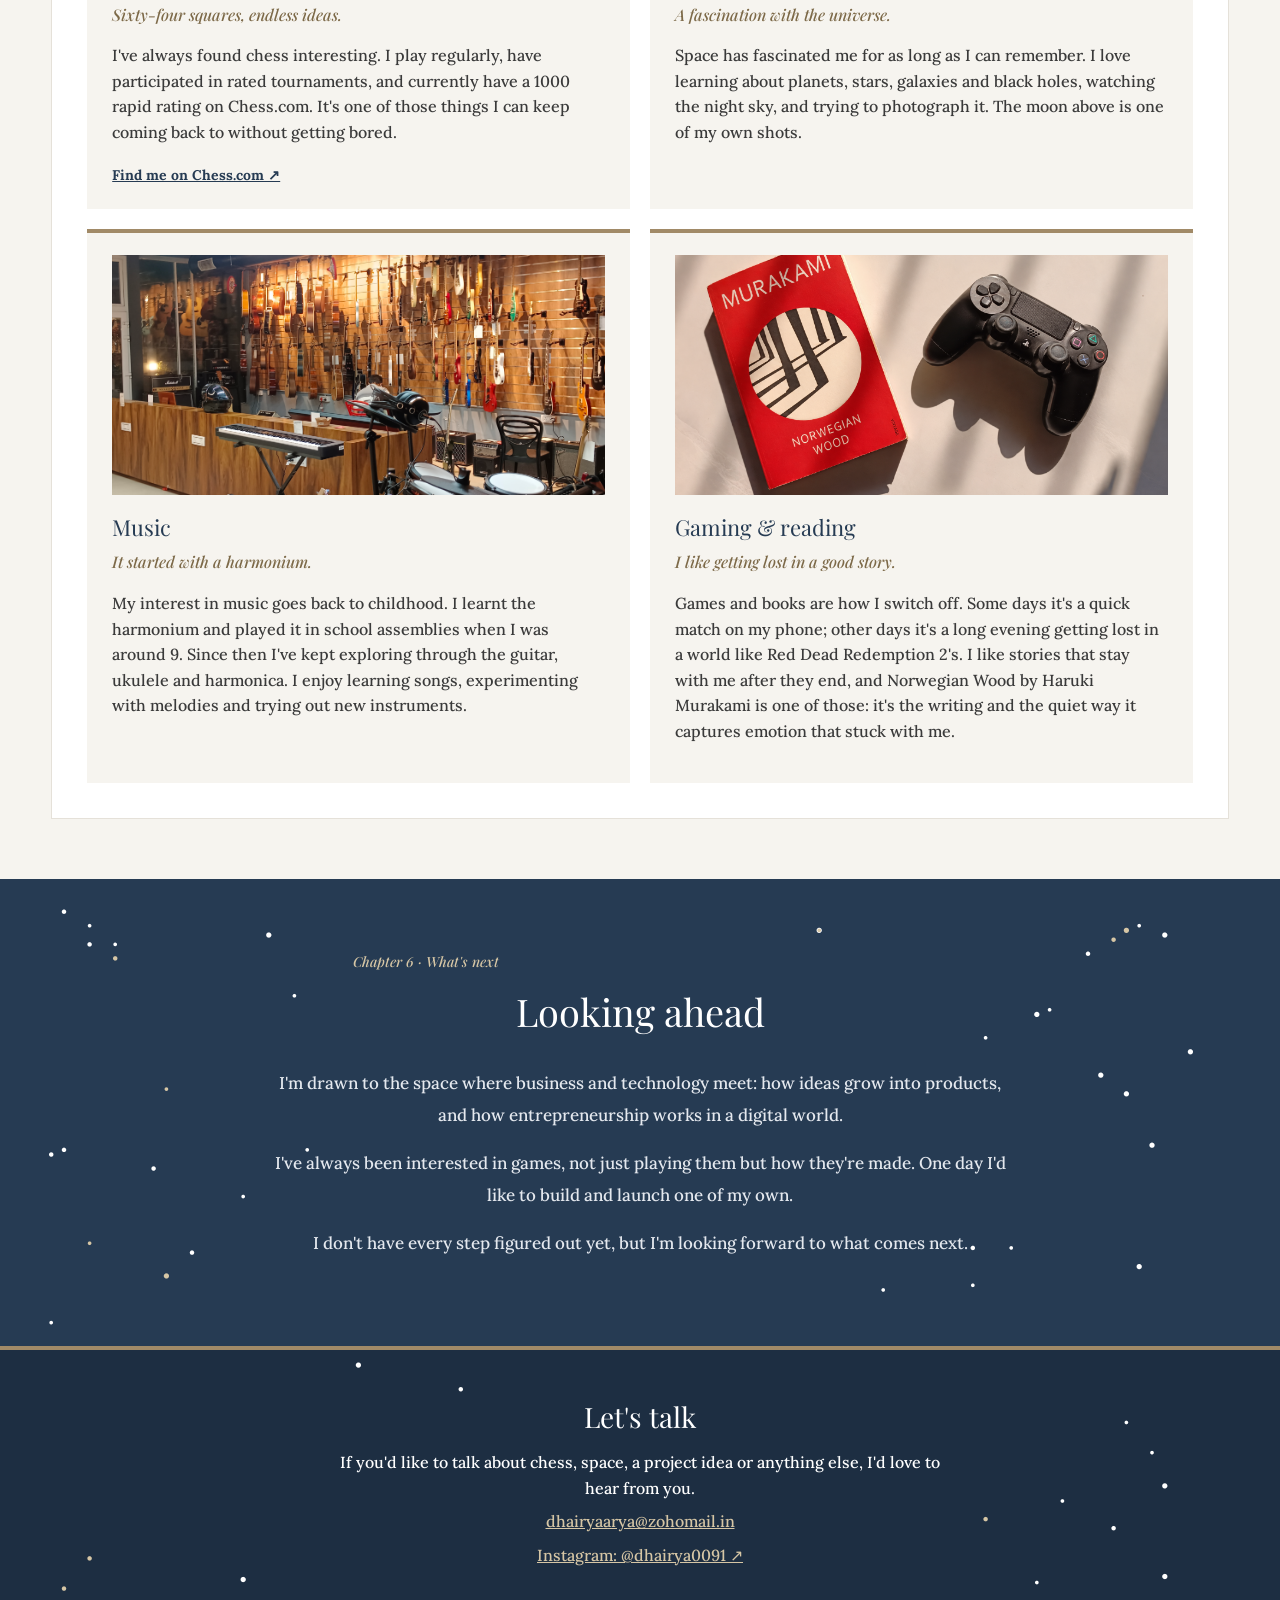
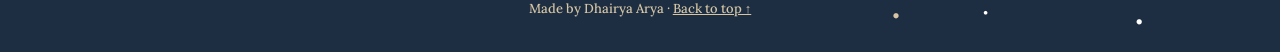
==== commit c496cfd4: "Update index.html" ====
--- a/index.html
+++ b/index.html
@@ -103,7 +103,7 @@
         <div class="education-entry">
             <p class="entry-date">Class XII, CBSE</p>
             <h3>Kendriya Vidyalaya CRPF Amerigog, Guwahati</h3>
-            <p>Aggregate: 86%</p>
+            <p>Best of five subjects: 86%</p>
         </div>
         <div class="education-entry">
             <p class="entry-date">Class X, CBSE</p>
